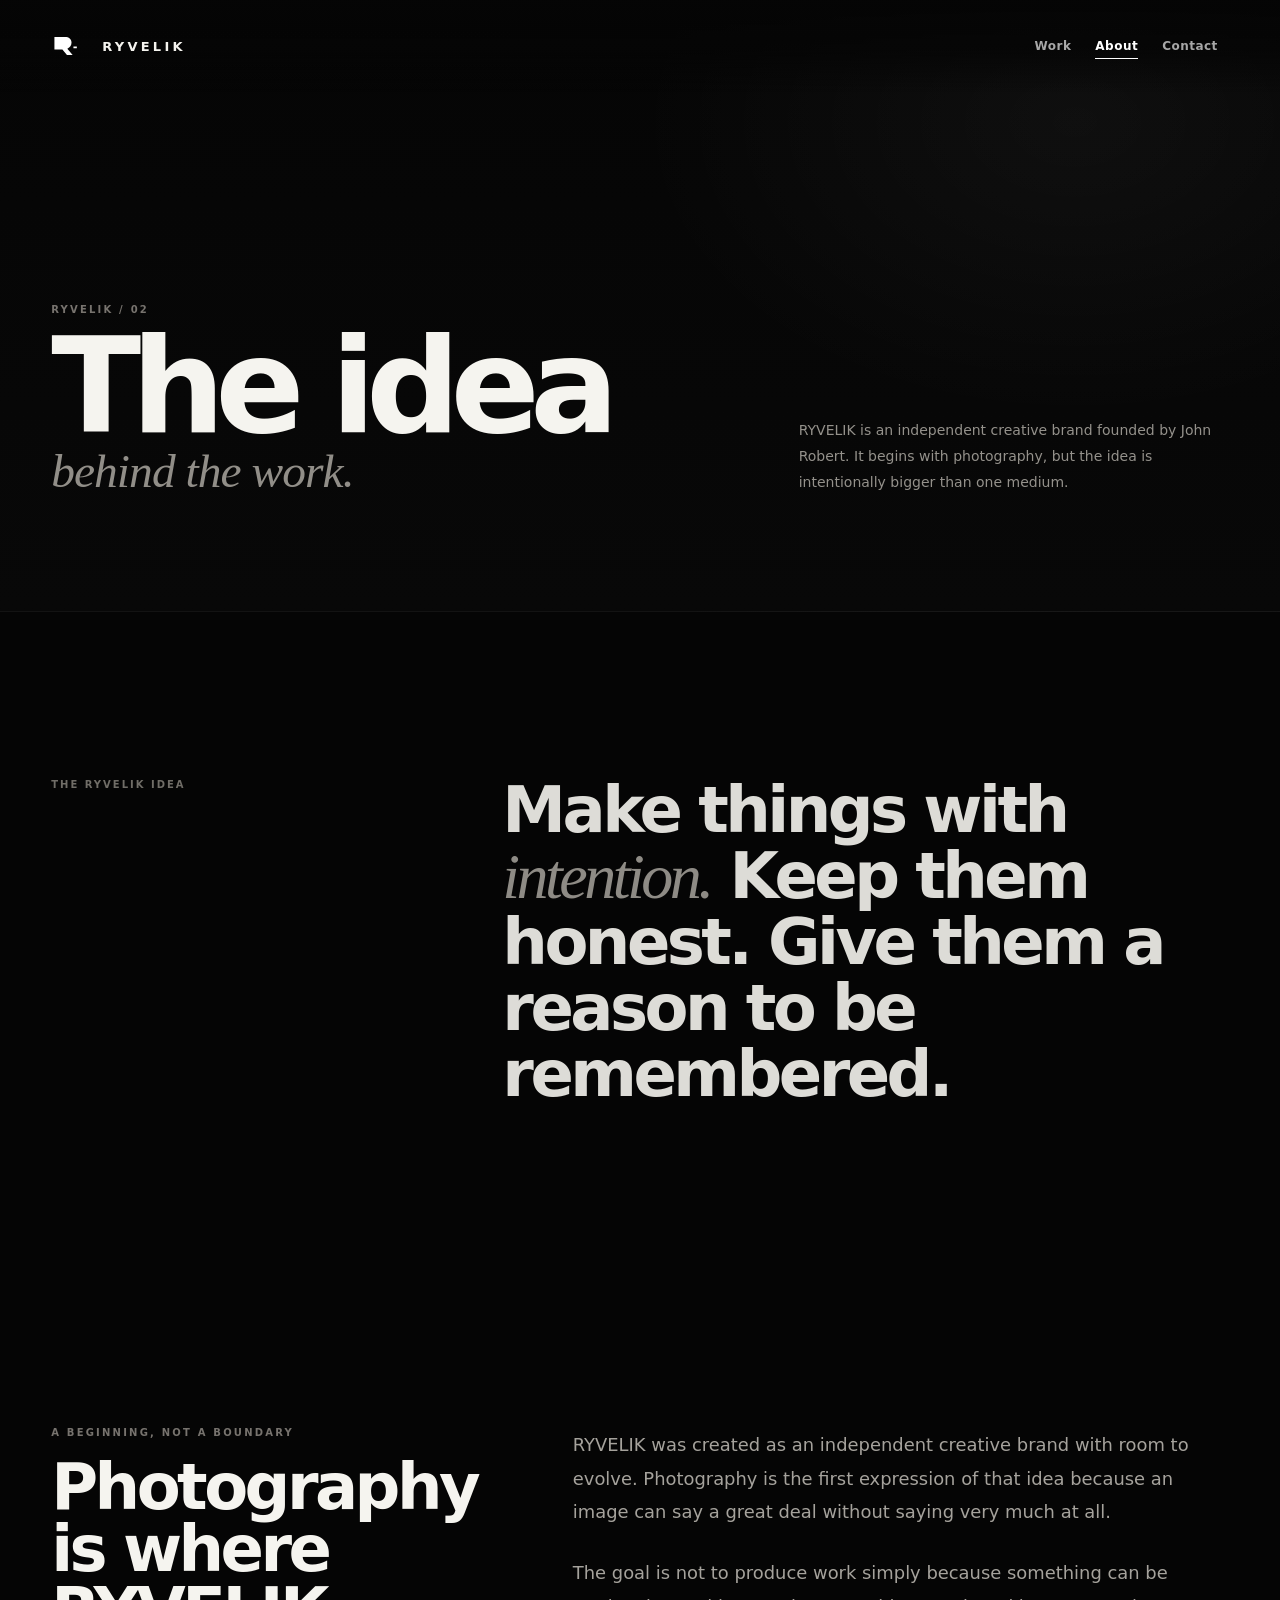
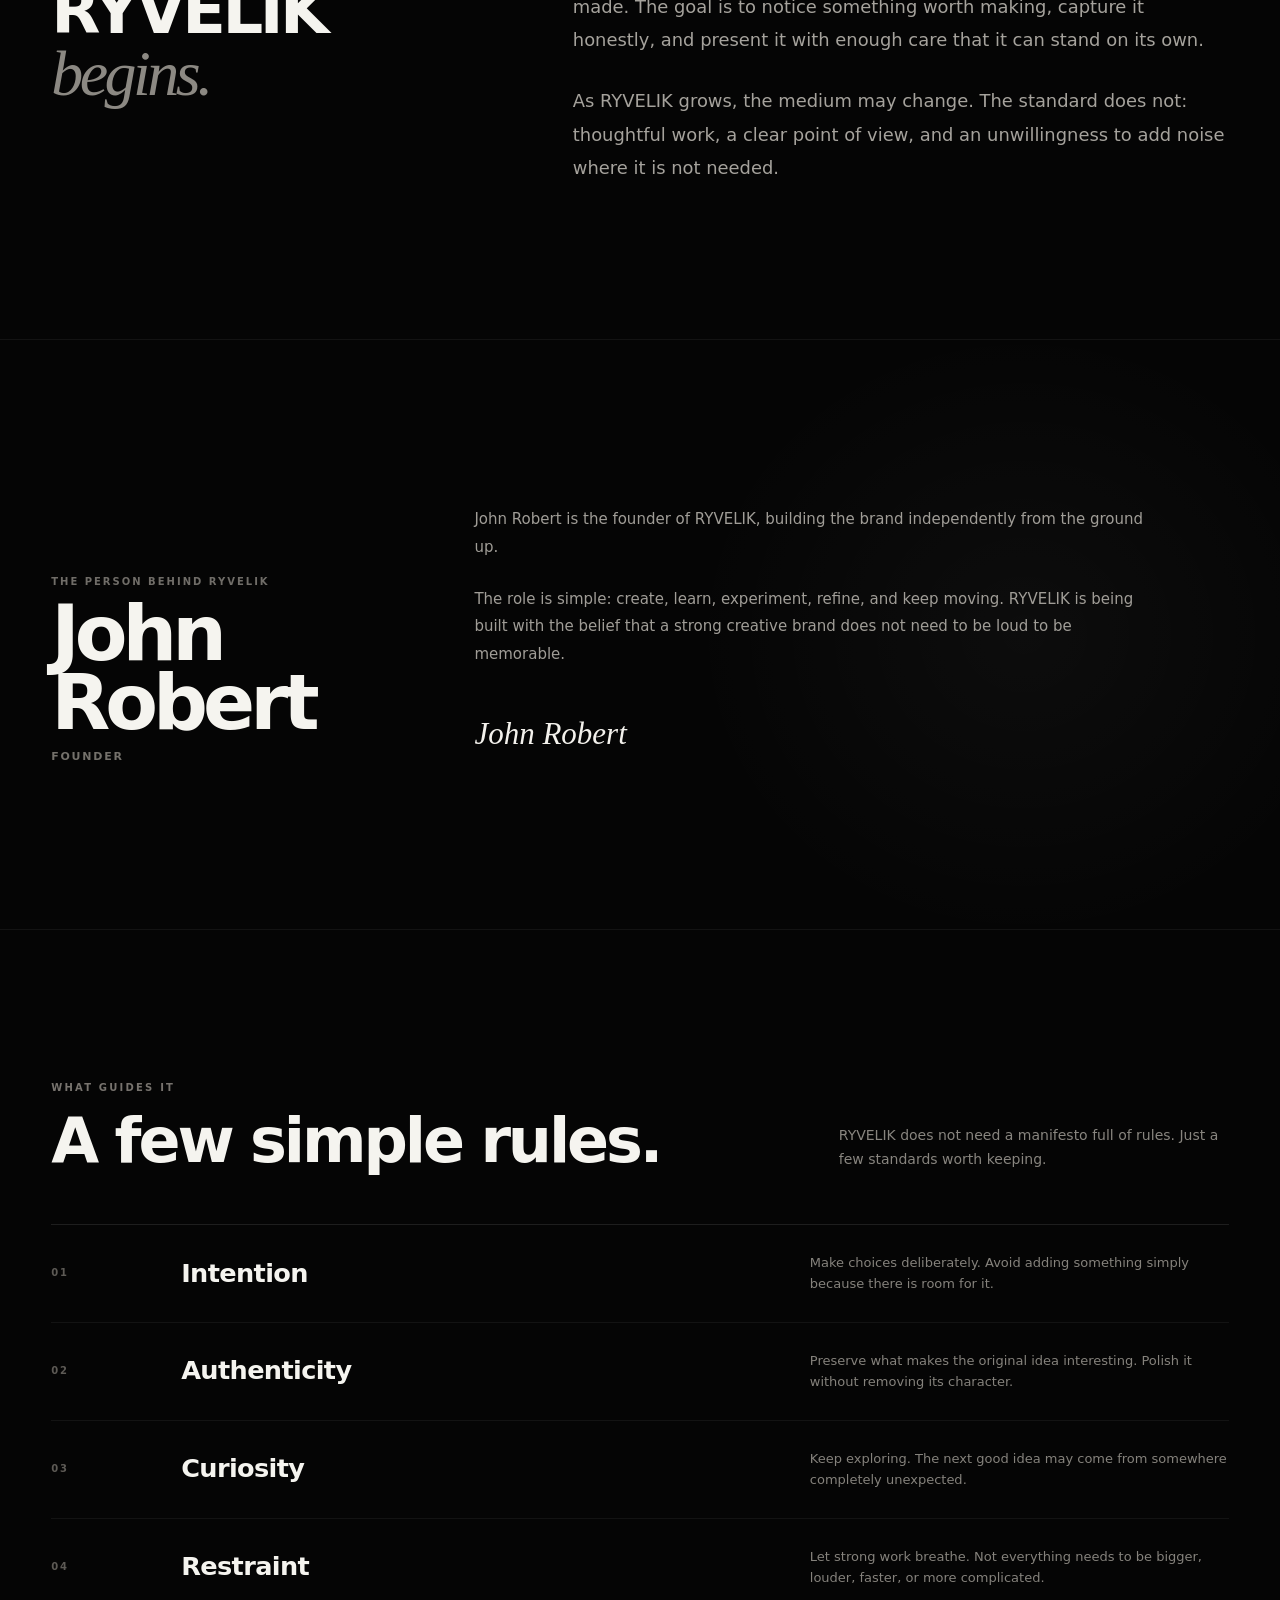
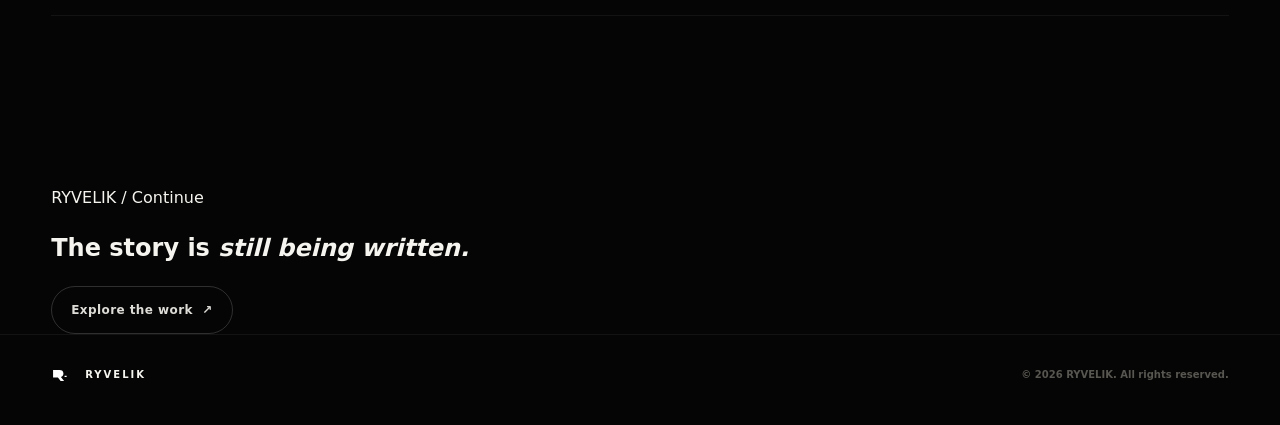
==== about/index.html @ ba9fa563 "Update index.html Signed-off-by: ryvelik <ryvelik@outlook.com>" ====
<!doctype html>
<html lang="en">
<head>
  <meta charset="utf-8" />

  <meta
    name="viewport"
    content="width=device-width, initial-scale=1"
  />

  <title>RYVELIK — About</title>

  <meta
    name="description"
    content="About RYVELIK and its founder, John Robert."
  />

  <meta name="theme-color" content="#050505" />
  <meta name="color-scheme" content="dark" />

  <!-- Open Graph -->
  <meta property="og:type" content="website" />
  <meta property="og:title" content="RYVELIK — About" />
  <meta
    property="og:description"
    content="About RYVELIK and its founder, John Robert."
  />
  <meta
    property="og:url"
    content="https://ryvelik.github.io/about/"
  />
  <meta
    property="og:site_name"
    content="RYVELIK"
  />
  <meta
    property="og:image"
    content="https://ryvelik.github.io/og-image.jpg"
  />
  <meta
    property="og:image:alt"
    content="RYVELIK — Captured with Intention."
  />

  <!-- Canonical URL -->
  <link
    rel="canonical"
    href="https://ryvelik.github.io/about/"
  />

  <!-- Favicons -->
  <link
    rel="icon"
    href="/favicon.ico"
    sizes="any"
  />
  <link
    rel="icon"
    href="/favicon-32x32.png"
    type="image/png"
    sizes="32x32"
  />
  <link
    rel="icon"
    href="/favicon-16x16.png"
    type="image/png"
    sizes="16x16"
  />

  <!-- Stylesheet -->
  <link
    rel="stylesheet"
    href="/styles.css"
  />

  <!-- Microsoft Clarity -->
  <script type="text/javascript">
    (function(c,l,a,r,i,t,y){
        c[a]=c[a]||function(){(c[a].q=c[a].q||[]).push(arguments)};
        t=l.createElement(r);
        t.async=1;
        t.src="https://www.clarity.ms/tag/"+i;
        y=l.getElementsByTagName(r)[0];
        y.parentNode.insertBefore(t,y);
    })(window, document, "clarity", "script", "yjtcumb3m");
  </script>

</head>

<body>

  <a
    class="skip-link"
    href="#main"
  >
    Skip to content
  </a>

  <div class="page">

    <!-- =========================================
         HEADER
    ========================================== -->

    <header class="site-header">

      <div class="container header-inner">

        <a
          class="brand"
          href="/"
          aria-label="RYVELIK home"
        >

          <svg
            class="brand-logo"
            xmlns="http://www.w3.org/2000/svg"
            viewBox="0 0 200 200"
            role="img"
            aria-labelledby="logoTitle"
          >

            <title id="logoTitle">
              RYVELIK
            </title>

            <g transform="translate(0,40)">

              <path
                fill="#fff"
                fill-rule="evenodd"
                d="
                  M18 12h56c20 0 34 10 34 30
                  0 16-8 26-22 32l28 34h-30
                  l-24-30H18V12z
                  M118 62h18v10h-18z
                "
              />

            </g>

          </svg>

          <span class="brand-name">
            RYVELIK
          </span>

        </a>

        <nav
          class="primary-nav"
          aria-label="Primary navigation"
        >

          <a href="/work">
            Work
          </a>

          <a
            href="/about"
            class="active"
            aria-current="page"
          >
            About
          </a>

          <a href="/contact">
            Contact
          </a>

        </nav>

      </div>

    </header>


    <!-- =========================================
         MAIN
    ========================================== -->

    <main id="main">

      <!-- =======================================
           PAGE HERO
      ======================================== -->

      <section
        class="page-hero"
        aria-labelledby="page-title"
      >

        <div class="container page-hero-grid">

          <div>

            <p class="page-index">
              RYVELIK / 02
            </p>

            <h1
              id="page-title"
              class="page-title"
            >
              The idea
              <em>behind the work.</em>
            </h1>

          </div>

          <p class="page-intro">
            RYVELIK is an independent creative brand founded by
            John Robert. It begins with photography, but the idea
            is intentionally bigger than one medium.
          </p>

        </div>

      </section>


      <!-- =======================================
           STATEMENT
      ======================================== -->

      <section class="statement">

        <div class="container statement-grid">

          <p class="statement-label">
            The RYVELIK idea
          </p>

          <p class="statement-text">
            Make things with
            <em>intention.</em>
            Keep them honest. Give them
            a reason to be remembered.
          </p>

        </div>

      </section>


      <!-- =======================================
           STORY
      ======================================== -->

      <section class="story">

        <div class="container story-grid">

          <div>

            <p class="page-index">
              A beginning, not a boundary
            </p>

            <h2 class="story-heading">
              Photography is where
              RYVELIK <span>begins.</span>
            </h2>

          </div>

          <div class="story-copy">

            <p>
              RYVELIK was created as an independent creative brand
              with room to evolve. Photography is the first expression
              of that idea because an image can say a great deal
              without saying very much at all.
            </p>

            <p>
              The goal is not to produce work simply because something
              can be made. The goal is to notice something worth
              making, capture it honestly, and present it with enough
              care that it can stand on its own.
            </p>

            <p>
              As RYVELIK grows, the medium may change. The standard
              does not: thoughtful work, a clear point of view, and
              an unwillingness to add noise where it is not needed.
            </p>

          </div>

        </div>

      </section>


      <!-- =======================================
           FOUNDER
      ======================================== -->

      <section class="founder">

        <div class="container founder-grid">

          <div>

            <p class="founder-label">
              The person behind RYVELIK
            </p>

            <h2 class="founder-name">
              John Robert
            </h2>

            <p class="founder-role">
              Founder
            </p>

          </div>

          <div class="founder-copy">

            <p>
              John Robert is the founder of RYVELIK, building the
              brand independently from the ground up.
            </p>

            <p>
              The role is simple: create, learn, experiment, refine,
              and keep moving. RYVELIK is being built with the belief
              that a strong creative brand does not need to be loud
              to be memorable.
            </p>

            <div class="founder-signature">
              John Robert
            </div>

          </div>

        </div>

      </section>


      <!-- =======================================
           PRINCIPLES
      ======================================== -->

      <section class="principles">

        <div class="container">

          <div class="principles-head">

            <div>

              <p class="page-index">
                What guides it
              </p>

              <h2 class="principles-title">
                A few simple rules.
              </h2>

            </div>

            <p class="principles-intro">
              RYVELIK does not need a manifesto full of rules.
              Just a few standards worth keeping.
            </p>

          </div>


          <div class="principles-list">

            <div class="principle">

              <div class="principle-number">
                01
              </div>

              <h3 class="principle-name">
                Intention
              </h3>

              <p class="principle-text">
                Make choices deliberately. Avoid adding something
                simply because there is room for it.
              </p>

            </div>


            <div class="principle">

              <div class="principle-number">
                02
              </div>

              <h3 class="principle-name">
                Authenticity
              </h3>

              <p class="principle-text">
                Preserve what makes the original idea interesting.
                Polish it without removing its character.
              </p>

            </div>


            <div class="principle">

              <div class="principle-number">
                03
              </div>

              <h3 class="principle-name">
                Curiosity
              </h3>

              <p class="principle-text">
                Keep exploring. The next good idea may come from
                somewhere completely unexpected.
              </p>

            </div>


            <div class="principle">

              <div class="principle-number">
                04
              </div>

              <h3 class="principle-name">
                Restraint
              </h3>

              <p class="principle-text">
                Let strong work breathe. Not everything needs to
                be bigger, louder, faster, or more complicated.
              </p>

            </div>

          </div>

        </div>

      </section>


      <!-- =======================================
           CLOSING
      ======================================== -->

      <section class="closing">

        <div class="container closing-inner">

          <p class="closing-kicker">
            RYVELIK / Continue
          </p>

          <h2 class="closing-heading">
            The story is
            <em>still being written.</em>
          </h2>

          <div class="closing-action">

            <a
              class="button"
              href="/work"
            >
              Explore the work&nbsp; ↗
            </a>

          </div>

        </div>

      </section>

    </main>


    <!-- =========================================
         FOOTER
    ========================================== -->

    <footer class="site-footer">

      <div class="container footer-inner">

        <div class="footer-brand">

          <svg
            class="footer-logo"
            xmlns="http://www.w3.org/2000/svg"
            viewBox="0 0 200 200"
            role="img"
            aria-label="RYVELIK"
          >

            <g transform="translate(0,40)">

              <path
                fill="#fff"
                fill-rule="evenodd"
                d="
                  M18 12h56c20 0 34 10 34 30
                  0 16-8 26-22 32l28 34h-30
                  l-24-30H18V12z
                  M118 62h18v10h-18z
                "
              />

            </g>

          </svg>

          <span class="footer-name">
            RYVELIK
          </span>

        </div>

        <p class="footer-copy">
          © 2026 RYVELIK. All rights reserved.
        </p>

      </div>

    </footer>

  </div>

</body>
</html>
---- styles.css ----
:root{
  --bg:#050505;
  --bg-soft:#090909;
  --surface:#0d0d0d;

  --white:#f5f4ef;
  --soft:#d3d1cb;
  --muted:#94918b;
  --dim:#66635e;
  --faint:#4e4c47;

  --line:rgba(255,255,255,.10);
  --line-soft:rgba(255,255,255,.055);
  --line-hover:rgba(255,255,255,.20);

  --max:1440px;
  --pad:clamp(20px,4vw,64px);

  --header-height:92px;

  --serif:
    Georgia,
    "Times New Roman",
    serif;

  --sans:
    Inter,
    ui-sans-serif,
    system-ui,
    -apple-system,
    BlinkMacSystemFont,
    "Segoe UI",
    Roboto,
    Helvetica,
    Arial,
    sans-serif;

  --ease:cubic-bezier(.2,.7,.2,1);
}


/* =========================================================
   RESET
========================================================= */

*,
*::before,
*::after{
  box-sizing:border-box;
}

html{
  margin:0;
  padding:0;

  background:var(--bg);
  color-scheme:dark;

  scroll-behavior:smooth;
}

body{
  margin:0;
  padding:0;

  background:var(--bg);
  color:var(--white);

  font-family:var(--sans);

  font-size:16px;
  line-height:1.5;

  -webkit-font-smoothing:antialiased;
  -moz-osx-font-smoothing:grayscale;

  text-rendering:optimizeLegibility;
}

img{
  display:block;
  max-width:100%;
}

svg{
  display:block;
}

a{
  color:inherit;
  text-decoration:none;
}

button,
input,
textarea,
select{
  font:inherit;
}

button{
  color:inherit;
}

::selection{
  background:#fff;
  color:#000;
}

:focus-visible{
  outline:2px solid #fff;
  outline-offset:4px;
}


/* =========================================================
   GLOBAL
========================================================= */

.page{
  position:relative;

  min-height:100vh;

  overflow:hidden;
}

.container{
  width:min(
    calc(100% - (var(--pad) * 2)),
    var(--max)
  );

  margin-inline:auto;
}

.section{
  position:relative;

  padding:
    clamp(100px,11vw,170px)
    0;

  border-top:1px solid var(--line-soft);
}

.section-label{
  margin:0 0 18px;

  color:#77736e;

  font-size:10px;
  line-height:1;

  font-weight:750;

  letter-spacing:.22em;

  text-transform:uppercase;
}

.page-index{
  margin:0 0 18px;

  color:#77736e;

  font-size:10px;
  line-height:1;

  font-weight:750;

  letter-spacing:.22em;

  text-transform:uppercase;
}


/* =========================================================
   ACCESSIBILITY
========================================================= */

.skip-link{
  position:fixed;

  top:16px;
  left:16px;

  z-index:9999;

  padding:11px 15px;

  border-radius:999px;

  background:#fff;
  color:#000;

  font-size:13px;
  font-weight:750;

  transform:translateY(-150%);

  transition:
    transform .2s ease;
}

.skip-link:focus{
  transform:translateY(0);
}


/* =========================================================
   HEADER
========================================================= */

.site-header{
  position:fixed;

  top:0;
  left:0;
  right:0;

  z-index:100;

  height:var(--header-height);

  pointer-events:none;

  background:
    linear-gradient(
      to bottom,
      rgba(5,5,5,.96) 0%,
      rgba(5,5,5,.76) 54%,
      rgba(5,5,5,0) 100%
    );
}

.header-inner{
  min-height:var(--header-height);

  display:flex;

  align-items:center;
  justify-content:space-between;

  gap:30px;

  pointer-events:auto;
}


/* BRAND */

.brand{
  display:inline-flex;

  align-items:center;

  gap:13px;

  flex:none;
}

.brand-logo{
  width:38px;
  height:38px;

  flex:none;
}

.brand-name{
  font-size:13px;
  line-height:1;

  font-weight:800;

  letter-spacing:.25em;

  text-transform:uppercase;
}


/* NAV */

.primary-nav{
  display:flex;

  align-items:center;

  gap:2px;
}

.primary-nav a{
  position:relative;

  padding:10px 11px;

  color:rgba(255,255,255,.65);

  font-size:12px;
  line-height:1;

  font-weight:650;

  letter-spacing:.04em;

  transition:
    color .25s ease;
}

.primary-nav a::after{
  content:"";

  position:absolute;

  left:11px;
  right:11px;

  bottom:3px;

  height:1px;

  background:#fff;

  transform:scaleX(0);

  transform-origin:right center;

  transition:
    transform .3s var(--ease);
}

.primary-nav a:hover,
.primary-nav a:focus-visible,
.primary-nav a.active{
  color:#fff;
}

.primary-nav a:hover::after,
.primary-nav a:focus-visible::after,
.primary-nav a.active::after{
  transform:scaleX(1);

  transform-origin:left center;
}


/* =========================================================
   BUTTONS
========================================================= */

.button{
  display:inline-flex;

  align-items:center;
  justify-content:center;

  min-height:48px;

  padding:0 19px;

  border:1px solid rgba(255,255,255,.17);

  border-radius:999px;

  color:#dedcd7;

  font-size:12px;
  line-height:1;

  font-weight:750;

  letter-spacing:.035em;

  transition:
    color .25s ease,
    background .25s ease,
    border-color .25s ease,
    transform .25s ease;
}

.button:hover,
.button:focus-visible{
  color:#000;

  background:#fff;

  border-color:#fff;

  transform:translateY(-2px);
}

.button.primary{
  color:#000;

  background:#fff;

  border-color:#fff;
}

.button.primary:hover,
.button.primary:focus-visible{
  background:#e9e8e4;
}


/* =========================================================
   HOME HERO
========================================================= */

.hero{
  position:relative;

  min-height:100svh;

  isolation:isolate;

  background:
    radial-gradient(
      48% 72% at 80% 20%,
      rgba(255,255,255,.045),
      transparent 72%
    ),
    radial-gradient(
      38% 58% at 14% 78%,
      rgba(255,255,255,.024),
      transparent 75%
    ),
    linear-gradient(
      180deg,
      #050505 0%,
      #070707 58%,
      #090909 100%
    );
}

.hero::before{
  content:"";

  position:absolute;
  inset:0;

  z-index:-2;

  background-image:
    linear-gradient(
      rgba(255,255,255,.026) 1px,
      transparent 1px
    ),
    linear-gradient(
      90deg,
      rgba(255,255,255,.026) 1px,
      transparent 1px
    );

  background-size:
    110px 110px,
    110px 110px;

  mask-image:
    linear-gradient(
      to bottom,
      rgba(0,0,0,.34),
      transparent 84%
    );

  opacity:.14;

  pointer-events:none;
}

.hero::after{
  content:"";

  position:absolute;

  left:0;
  right:0;
  bottom:0;

  height:42%;

  z-index:-1;

  background:
    linear-gradient(
      to top,
      rgba(5,5,5,.72),
      transparent
    );

  pointer-events:none;
}

.hero-inner{
  min-height:100svh;

  display:grid;

  grid-template-rows:
    auto
    1fr
    auto;

  padding-top:var(--header-height);
  padding-bottom:42px;
}

.hero-top{
  display:flex;

  justify-content:flex-end;
  align-items:flex-start;

  padding-top:
    clamp(
      34px,
      8vh,
      110px
    );
}

.hero-top-copy{
  max-width:330px;

  margin:0;

  color:#7d7b76;

  font-size:10px;

  line-height:1.7;

  font-weight:700;

  letter-spacing:.18em;

  text-align:right;

  text-transform:uppercase;
}

.hero-center{
  display:flex;

  align-items:center;

  padding-top:4vh;
}

.hero-content{
  width:100%;
}

.hero-overline{
  margin:0 0 21px;

  color:#77746f;

  font-size:10px;

  line-height:1;

  font-weight:750;

  letter-spacing:.22em;

  text-transform:uppercase;
}

.hero-title{
  margin:0;

  max-width:1150px;

  font-size:
    clamp(
      70px,
      13.4vw,
      194px
    );

  line-height:.80;

  letter-spacing:-.075em;

  font-weight:820;
}

.hero-title-main{
  display:block;
}

.hero-title-sub{
  display:block;

  margin-top:.16em;

  color:#92908b;

  font-family:var(--serif);

  font-size:.34em;

  line-height:1;

  font-weight:400;

  font-style:italic;

  letter-spacing:-.02em;
}

.hero-intro{
  max-width:630px;

  margin:34px 0 0;

  color:#aaa8a3;

  font-size:
    clamp(
      15px,
      1.35vw,
      18px
    );

  line-height:1.8;
}

.hero-actions{
  display:flex;

  align-items:center;

  flex-wrap:wrap;

  gap:13px;

  margin-top:34px;
}

.hero-mark{
  display:flex;

  align-items:center;
  justify-content:center;

  width:76px;
  height:76px;

  border:1px solid var(--line);

  border-radius:50%;

  transition:
    background .3s ease,
    border-color .3s ease,
    transform .3s ease;
}

.hero-mark svg{
  width:28px;
  height:28px;
}

.hero-mark:hover{
  background:rgba(255,255,255,.045);

  border-color:
    rgba(255,255,255,.28);

  transform:translateY(-3px);
}

.hero-bottom{
  display:flex;

  align-items:center;

  justify-content:space-between;

  gap:25px;

  padding-top:44px;
}

.hero-bottom-left{
  display:flex;

  align-items:center;

  gap:13px;

  color:#6d6b66;

  font-size:9px;

  line-height:1;

  font-weight:750;

  letter-spacing:.2em;

  text-transform:uppercase;
}

.hero-line{
  width:48px;
  height:1px;

  background:#50504b;
}

.hero-bottom-right{
  color:#5d5b56;

  font-size:9px;

  line-height:1;

  font-weight:700;

  letter-spacing:.18em;

  text-transform:uppercase;

  text-align:right;
}


/* =========================================================
   INTERIOR PAGE HERO
   WORK / ABOUT / CONTACT
========================================================= */

.page-hero,
.contact-page{
  position:relative;

  min-height:68svh;

  display:flex;

  align-items:flex-end;

  padding-top:150px;

  padding-bottom:
    clamp(
      74px,
      9vw,
      120px
    );

  border-bottom:1px solid var(--line-soft);

  isolation:isolate;

  background:
    radial-gradient(
      46% 65% at 84% 20%,
      rgba(255,255,255,.04),
      transparent 75%
    ),
    linear-gradient(
      180deg,
      #050505,
      #080808
    );
}

.contact-page::before{
  content:"";

  position:absolute;

  inset:0;

  z-index:-2;

  background-image:
    linear-gradient(
      rgba(255,255,255,.026) 1px,
      transparent 1px
    ),
    linear-gradient(
      90deg,
      rgba(255,255,255,.026) 1px,
      transparent 1px
    );

  background-size:
    110px 110px,
    110px 110px;

  mask-image:
    linear-gradient(
      to bottom,
      rgba(0,0,0,.28),
      transparent 84%
    );

  opacity:.10;

  pointer-events:none;
}


/* TOP META */

.page-hero-top{
  display:flex;

  align-items:flex-start;

  justify-content:space-between;

  gap:30px;

  margin-bottom:
    clamp(
      45px,
      6vw,
      78px
    );
}

.page-location{
  margin:0;

  color:#5f5c56;

  font-size:10px;

  line-height:1.4;

  font-weight:700;

  letter-spacing:.17em;

  text-transform:uppercase;

  text-align:right;
}


/* MAIN GRID */

.page-hero-grid,
.page-hero-main,
.contact-grid{
  display:grid;

  grid-template-columns:
    minmax(0,1.2fr)
    minmax(280px,.8fr);

  gap:
    clamp(
      55px,
      8vw,
      120px
    );

  align-items:end;
}

.page-hero-copy{
  min-width:0;
}

.page-hero-side,
.contact-side{
  padding-bottom:4px;
}


/* TITLES */

.page-title,
.contact-title{
  margin:0;

  max-width:1100px;

  font-size:
    clamp(
      62px,
      10.3vw,
      148px
    );

  line-height:.82;

  letter-spacing:-.075em;

  font-weight:820;
}

.page-title em,
.contact-title em{
  display:block;

  margin-top:.15em;

  color:#918e88;

  font-family:var(--serif);

  font-size:.36em;

  line-height:1;

  font-weight:400;

  font-style:italic;

  letter-spacing:-.02em;
}


/* INTRO */

.page-intro,
.contact-intro{
  max-width:500px;

  margin:28px 0 0;

  color:#94918b;

  font-size:14px;

  line-height:1.85;
}


/* EMAIL */

.page-email,
.contact-link{
  display:inline-block;

  max-width:100%;

  color:var(--white);

  font-size:
    clamp(
      18px,
      1.85vw,
      25px
    );

  line-height:1.15;

  font-weight:650;

  letter-spacing:-.03em;

  word-break:break-word;

  transition:
    color .25s ease;
}

.page-email:hover,
.page-email:focus-visible,
.contact-link:hover,
.contact-link:focus-visible{
  color:#aaa7a1;

  text-decoration:underline;

  text-decoration-thickness:1px;

  text-underline-offset:7px;
}


/* BOTTOM META */

.page-hero-bottom,
.contact-bottom{
  display:flex;

  align-items:flex-end;

  justify-content:space-between;

  gap:30px;

  margin-top:
    clamp(
      72px,
      9vw,
      125px
    );

  padding-top:22px;

  border-top:1px solid var(--line-soft);
}

.page-meta,
.contact-note{
  margin:0;

  color:#625f59;

  font-size:10px;

  line-height:1.7;

  font-weight:700;

  letter-spacing:.16em;

  text-transform:uppercase;
}


/* ROUND MARK */

.page-arrow,
.contact-mark{
  display:flex;

  align-items:center;

  justify-content:center;

  width:52px;
  height:52px;

  flex:none;

  border:1px solid rgba(255,255,255,.16);

  border-radius:50%;

  color:#fff;

  transition:
    background .25s ease,
    border-color .25s ease,
    color .25s ease,
    transform .25s ease;
}

.page-arrow{
  font-size:18px;
}

.contact-mark svg{
  width:21px;
  height:21px;
}

.page-arrow:hover,
.page-arrow:focus-visible,
.contact-mark:hover,
.contact-mark:focus-visible{
  background:#fff;

  border-color:#fff;

  color:#000;

  transform:translateY(-3px);
}

.contact-mark:hover path{
  fill:#000;
}


/* =========================================================
   WORK PAGE — COLLECTION BAR
========================================================= */

.collection-bar{
  border-top:0;

  border-bottom:1px solid var(--line-soft);

  padding:18px 0;
}

.collection-bar-inner{
  display:flex;

  align-items:center;

  justify-content:space-between;

  gap:25px;
}

.collection-label,
.collection-count{
  color:#706d68;

  font-size:10px;

  line-height:1;

  font-weight:750;

  letter-spacing:.18em;

  text-transform:uppercase;
}

.collection-count{
  color:#57544f;
}


/* =========================================================
   WORK PAGE — GALLERY
========================================================= */

.gallery{
  padding:
    clamp(70px,9vw,120px)
    0
    clamp(105px,13vw,180px);
}

.gallery-grid{
  display:grid;

  grid-template-columns:
    repeat(12,1fr);

  gap:18px;
}

.piece{
  position:relative;

  overflow:hidden;

  min-height:420px;

  border:1px solid var(--line);

  background:#0c0c0c;

  isolation:isolate;
}


/* CLICKABLE IMAGE AREA */

.piece-trigger{
  position:absolute;

  inset:0;

  z-index:1;

  display:block;

  width:100%;
  height:100%;

  margin:0;
  padding:0;

  border:0;

  background:transparent;

  cursor:zoom-in;

  appearance:none;
}

.piece-trigger:focus-visible{
  outline:2px solid #fff;

  outline-offset:-4px;
}

.piece-trigger .piece-image{
  pointer-events:none;
}


/* GALLERY SIZES */

.piece:nth-child(1){
  grid-column:span 8;

  min-height:700px;
}

.piece:nth-child(2){
  grid-column:span 4;

  min-height:700px;
}

.piece:nth-child(3){
  grid-column:span 5;

  min-height:520px;
}

.piece:nth-child(4){
  grid-column:span 7;

  min-height:520px;
}


/* IMAGE */

.piece-image{
  position:absolute;

  inset:0;

  width:100%;
  height:100%;

  object-fit:cover;

  transition:
    transform .8s var(--ease);
}

.piece:hover .piece-image{
  transform:scale(1.025);
}


/* PLACEHOLDER SUPPORT */

.piece-placeholder{
  position:absolute;

  inset:0;

  display:flex;

  align-items:center;

  justify-content:center;

  background:
    radial-gradient(
      circle at 68% 22%,
      rgba(255,255,255,.07),
      transparent 29%
    ),
    radial-gradient(
      circle at 18% 78%,
      rgba(255,255,255,.03),
      transparent 33%
    ),
    linear-gradient(
      145deg,
      #181818,
      #090909 70%,
      #101010
    );
}

.piece-placeholder::before{
  content:"";

  width:32%;

  height:1px;

  background:
    linear-gradient(
      to right,
      transparent,
      rgba(255,255,255,.14),
      transparent
    );
}

.piece-placeholder-label{
  position:absolute;

  color:#5b5954;

  font-size:10px;

  line-height:1;

  font-weight:750;

  letter-spacing:.2em;

  text-transform:uppercase;
}


/* GALLERY OVERLAY */

.piece-overlay{
  position:absolute;

  inset:0;

  z-index:2;

  display:flex;

  align-items:flex-end;

  padding:28px;

  background:
    linear-gradient(
      to top,
      rgba(0,0,0,.80),
      rgba(0,0,0,.15) 48%,
      transparent 77%
    );

  pointer-events:none;
}

.piece-meta{
  width:100%;

  display:flex;

  align-items:flex-end;

  justify-content:space-between;

  gap:25px;
}

.piece-number{
  color:#aaa7a1;

  font-size:10px;

  line-height:1;

  font-weight:750;

  letter-spacing:.19em;

  text-transform:uppercase;
}

.piece-name{
  margin:9px 0 0;

  color:#fff;

  font-size:
    clamp(
      20px,
      2.8vw,
      34px
    );

  line-height:.98;

  letter-spacing:-.035em;

  font-weight:720;
}

.piece-caption{
  margin:8px 0 0;

  color:#999691;

  font-size:12px;

  line-height:1.4;
}

.piece-index{
  display:flex;

  align-items:center;

  justify-content:center;

  width:42px;
  height:42px;

  flex:none;

  border:1px solid rgba(255,255,255,.2);

  border-radius:50%;

  color:#fff;

  font-size:15px;

  transition:
    background .25s ease,
    color .25s ease,
    transform .25s ease;
}

.piece:hover .piece-index{
  background:#fff;

  color:#000;

  transform:translate(2px,-2px);
}


/* =========================================================
   WORK PAGE — STATEMENT
========================================================= */

.collection-statement{
  padding:
    clamp(105px,13vw,190px)
    0;

  border-top:1px solid var(--line-soft);
}

.collection-statement-inner{
  display:grid;

  grid-template-columns:
    minmax(180px,.7fr)
    minmax(0,1.3fr);

  gap:60px;
}

.collection-statement-label{
  margin:0;

  color:#706d67;

  font-size:10px;

  line-height:1.45;

  font-weight:750;

  letter-spacing:.2em;

  text-transform:uppercase;
}

.collection-statement-text{
  margin:0;

  max-width:1000px;

  color:#d8d6d1;

  font-size:
    clamp(
      32px,
      5vw,
      69px
    );

  line-height:1.03;

  letter-spacing:-.052em;

  font-weight:700;
}

.collection-statement-text em{
  color:#8d8a84;

  font-family:var(--serif);

  font-weight:400;

  font-style:italic;
}


/* =========================================================
   ABOUT PAGE
========================================================= */

.statement{
  padding:
    clamp(100px,13vw,190px)
    0;
}

.statement-grid{
  display:grid;

  grid-template-columns:
    minmax(180px,.7fr)
    minmax(0,1.3fr);

  gap:60px;
}

.statement-label{
  margin:0;

  color:#706d67;

  font-size:10px;

  line-height:1.45;

  font-weight:750;

  letter-spacing:.2em;

  text-transform:uppercase;
}

.statement-text{
  margin:0;

  max-width:1040px;

  color:#dddcd7;

  font-size:
    clamp(
      32px,
      5vw,
      70px
    );

  line-height:1.03;

  letter-spacing:-.055em;

  font-weight:720;
}

.statement-text em{
  color:#8e8b85;

  font-family:var(--serif);

  font-weight:400;

  font-style:italic;
}

.story{
  padding:
    clamp(100px,12vw,175px)
    0;
}

.story-grid{
  display:grid;

  grid-template-columns:
    minmax(220px,.75fr)
    minmax(0,1.25fr);

  gap:
    clamp(
      55px,
      10vw,
      145px
    );

  align-items:start;
}

.story-heading{
  margin:0;

  max-width:510px;

  font-size:
    clamp(
      36px,
      5vw,
      68px
    );

  line-height:.97;

  letter-spacing:-.055em;

  font-weight:760;
}

.story-heading span{
  color:#8c8983;

  font-family:var(--serif);

  font-weight:400;

  font-style:italic;
}

.story-copy{
  max-width:670px;

  color:#a5a29c;

  font-size:
    clamp(
      16px,
      1.4vw,
      19px
    );

  line-height:1.88;
}

.story-copy p{
  margin:0 0 27px;
}

.story-copy p:last-child{
  margin-bottom:0;
}


/* =========================================================
   FOUNDER
========================================================= */

.founder{
  padding:
    clamp(105px,13vw,185px)
    0;

  border-top:1px solid var(--line-soft);

  border-bottom:1px solid var(--line-soft);

  background:
    radial-gradient(
      35% 70% at 80% 50%,
      rgba(255,255,255,.032),
      transparent 75%
    );
}

.founder-grid{
  display:grid;

  grid-template-columns:
    minmax(220px,.65fr)
    minmax(0,1.35fr);

  gap:60px;

  align-items:end;
}

.founder-label{
  margin:0 0 12px;

  color:#706d68;

  font-size:10px;

  line-height:1;

  font-weight:750;

  letter-spacing:.2em;

  text-transform:uppercase;
}

.founder-name{
  margin:0;

  font-size:
    clamp(
      42px,
      6vw,
      85px
    );

  line-height:.9;

  letter-spacing:-.065em;

  font-weight:780;
}

.founder-role{
  margin:14px 0 0;

  color:#74716b;

  font-size:11px;

  line-height:1;

  font-weight:700;

  letter-spacing:.16em;

  text-transform:uppercase;
}

.founder-copy{
  max-width:680px;

  color:#a09d97;

  font-size:15px;

  line-height:1.85;
}

.founder-copy p{
  margin:0 0 24px;
}

.founder-copy p:last-child{
  margin-bottom:0;
}

.founder-signature{
  margin-top:36px;

  color:#f3f1ec;

  font-family:var(--serif);

  font-size:31px;

  font-style:italic;
}


/* =========================================================
   PRINCIPLES
========================================================= */

.principles{
  padding:
    clamp(100px,12vw,175px)
    0;
}

.principles-head{
  display:flex;

  align-items:flex-end;

  justify-content:space-between;

  gap:40px;

  margin-bottom:52px;
}

.principles-title{
  margin:0;

  font-size:
    clamp(
      34px,
      5vw,
      62px
    );

  line-height:.98;

  letter-spacing:-.05em;

  font-weight:750;
}

.principles-intro{
  max-width:390px;

  margin:0;

  color:#88857f;

  font-size:14px;

  line-height:1.75;
}

.principles-list{
  border-top:1px solid var(--line);
}

.principle{
  display:grid;

  grid-template-columns:
    100px
    1fr
    minmax(180px,.7fr);

  gap:30px;

  align-items:center;

  padding:27px 0;

  border-bottom:1px solid var(--line-soft);
}

.principle-number{
  color:#5d5a55;

  font-size:10px;

  line-height:1;

  font-weight:750;

  letter-spacing:.18em;

  text-transform:uppercase;
}

.principle-name{
  margin:0;

  font-size:
    clamp(
      19px,
      2vw,
      28px
    );

  line-height:1;

  letter-spacing:-.025em;

  font-weight:700;
}

.principle-text{
  margin:0;

  color:#85827c;

  font-size:13px;

  line-height:1.65;
}


/* =========================================================
   CONTACT — SUPPORTING DETAILS
========================================================= */

.contact-details{
  display:grid;

  grid-template-columns:
    minmax(220px,.7fr)
    minmax(0,1.3fr);

  gap:
    clamp(
      50px,
      9vw,
      135px
    );

  align-items:start;
}

.contact-details-copy{
  max-width:690px;

  color:#9c9993;

  font-size:
    clamp(
      16px,
      1.4vw,
      19px
    );

  line-height:1.85;
}

.contact-details-copy p{
  margin:0 0 35px;
}

.contact-large-link{
  display:inline-block;

  color:#efeee9;

  font-size:
    clamp(
      22px,
      3vw,
      38px
    );

  line-height:1;

  font-weight:650;

  letter-spacing:-.04em;

  word-break:break-word;

  transition:
    color .25s ease;
}

.contact-large-link:hover,
.contact-large-link:focus-visible{
  color:#aaa7a1;

  text-decoration:underline;

  text-decoration-thickness:1px;

  text-underline-offset:8px;
}


/* =========================================================
   FOOTER
========================================================= */

.site-footer{
  padding:
    29px
    0
    38px;

  border-top:1px solid var(--line-soft);

  background:#050505;
}

.footer-inner{
  display:flex;

  align-items:center;

  justify-content:space-between;

  gap:25px;
}

.footer-brand{
  display:inline-flex;

  align-items:center;

  gap:11px;
}

.footer-logo{
  width:23px;
  height:23px;
}

.footer-name{
  font-size:10px;

  line-height:1;

  font-weight:750;

  letter-spacing:.2em;

  text-transform:uppercase;
}

.footer-copy{
  margin:0;

  color:#585650;

  font-size:10px;

  line-height:1;

  font-weight:600;
}


/* =========================================================
   LIGHTBOX
========================================================= */

body.lightbox-open{
  overflow:hidden;
}


/* CLICKABLE PHOTO */

.piece-trigger{
  -webkit-tap-highlight-color:transparent;
}


/* OVERLAY */

.lightbox{
  position:fixed;

  inset:0;

  z-index:1000;

  display:flex;

  align-items:center;

  justify-content:center;

  padding:
    clamp(
      16px,
      3vw,
      45px
    );

  visibility:hidden;

  opacity:0;

  pointer-events:none;

  transition:
    opacity .28s ease,
    visibility .28s ease;
}

.lightbox.is-open{
  visibility:visible;

  opacity:1;

  pointer-events:auto;
}


/* BACKDROP */

.lightbox-backdrop{
  position:absolute;

  inset:0;

  background:
    rgba(0,0,0,.94);

  backdrop-filter:blur(16px);

  -webkit-backdrop-filter:blur(16px);

  cursor:zoom-out;
}


/* LIGHTBOX CONTENT */

.lightbox-content{
  position:relative;

  z-index:2;

  display:flex;

  align-items:center;

  justify-content:center;

  width:100%;
  height:100%;

  max-width:1600px;

  max-height:100%;
}


/* IMAGE FIGURE */

.lightbox-figure{
  position:relative;

  display:flex;

  align-items:center;

  justify-content:center;

  width:auto;

  max-width:
    calc(100% - 150px);

  height:auto;

  max-height:
    calc(100% - 90px);

  margin:0;
}


/* FULL IMAGE */

.lightbox-image{
  display:block;

  width:auto;
  height:auto;

  max-width:100%;

  max-height:
    calc(100vh - 150px);

  object-fit:contain;

  box-shadow:
    0 30px 90px rgba(0,0,0,.55);
}


/* CAPTION */

.lightbox-caption{
  position:absolute;

  left:0;
  right:0;

  bottom:-48px;

  display:flex;

  align-items:flex-end;

  justify-content:space-between;

  gap:30px;

  color:#fff;

  font-size:10px;

  line-height:1.3;

  letter-spacing:.14em;

  text-transform:uppercase;
}

.lightbox-caption > div{
  display:flex;

  flex-direction:column;

  gap:6px;
}

.lightbox-number{
  color:#77736e;

  font-size:9px;

  font-weight:750;

  letter-spacing:.18em;
}

.lightbox-title{
  color:#e9e7e1;

  font-family:var(--serif);

  font-size:16px;

  font-style:italic;

  letter-spacing:0;

  text-transform:none;
}

.lightbox-count{
  color:#66635e;

  white-space:nowrap;
}


/* =========================================================
   LIGHTBOX CONTROLS
========================================================= */

.lightbox-close,
.lightbox-prev,
.lightbox-next{
  position:absolute;

  z-index:3;

  display:flex;

  align-items:center;

  justify-content:center;

  width:50px;
  height:50px;

  margin:0;

  padding:0;

  border:1px solid rgba(255,255,255,.16);

  border-radius:50%;

  background:rgba(255,255,255,.025);

  color:#fff;

  font-size:18px;

  line-height:1;

  cursor:pointer;

  appearance:none;

  transition:
    background .25s ease,
    border-color .25s ease,
    color .25s ease,
    transform .25s ease;
}

.lightbox-close:hover,
.lightbox-close:focus-visible,
.lightbox-prev:hover,
.lightbox-prev:focus-visible,
.lightbox-next:hover,
.lightbox-next:focus-visible{
  color:#000;

  background:#fff;

  border-color:#fff;
}


/* CLOSE */

.lightbox-close{
  top:12px;

  right:12px;
}

.lightbox-close:hover,
.lightbox-close:focus-visible{
  transform:rotate(90deg);
}


/* PREVIOUS */

.lightbox-prev{
  left:12px;
}

.lightbox-prev:hover,
.lightbox-prev:focus-visible{
  transform:translateX(-3px);
}


/* NEXT */

.lightbox-next{
  right:12px;
}

.lightbox-next:hover,
.lightbox-next:focus-visible{
  transform:translateX(3px);
}


/* =========================================================
   RESPONSIVE — TABLET
========================================================= */

@media (max-width:1100px){

  :root{
    --header-height:86px;
  }


  /* PAGE HERO */

  .page-hero,
  .contact-page{
    min-height:64svh;

    padding-top:130px;
  }

  .page-hero-grid,
  .page-hero-main,
  .contact-grid{
    grid-template-columns:1fr;

    gap:42px;
  }

  .page-hero-side,
  .contact-side{
    padding-bottom:0;

    max-width:620px;
  }


  /* ABOUT */

  .statement-grid,
  .story-grid,
  .founder-grid,
  .collection-statement-inner,
  .contact-details{
    grid-template-columns:1fr;

    gap:34px;
  }

  .principles-head{
    display:block;
  }

  .principles-intro{
    margin-top:20px;
  }

  .principle{
    grid-template-columns:
      72px
      1fr;

    gap:22px;
  }

  .principle-text{
    grid-column:2;
  }


  /* LIGHTBOX */

  .lightbox-figure{
    max-width:
      calc(100% - 110px);

    max-height:
      calc(100% - 80px);
  }

  .lightbox-image{
    max-height:
      calc(100vh - 125px);
  }
}


/* =========================================================
   RESPONSIVE — MOBILE
========================================================= */

@media (max-width:640px){

  :root{
    --pad:18px;

    --header-height:76px;
  }

  .container{
    width:min(
      calc(100% - 36px),
      var(--max)
    );
  }


  /* HEADER */

  .header-inner{
    min-height:var(--header-height);
  }

  .brand-name{
    display:none;
  }

  .brand-logo{
    width:35px;
    height:35px;
  }

  .primary-nav{
    gap:0;
  }

  .primary-nav a{
    padding:
      9px 7px;

    font-size:10px;
  }

  .primary-nav a::after{
    left:7px;
    right:7px;
  }


  /* HOME */

  .hero-inner{
    padding-top:var(--header-height);

    padding-bottom:28px;
  }

  .hero-top{
    padding-top:38px;
  }

  .hero-top-copy{
    max-width:230px;

    font-size:8px;

    line-height:1.75;
  }

  .hero-center{
    align-items:flex-end;

    padding-top:0;

    padding-bottom:9vh;
  }

  .hero-overline{
    margin-bottom:18px;

    font-size:9px;
  }

  .hero-title{
    font-size:
      clamp(
        60px,
        20vw,
        102px
      );

    line-height:.82;
  }

  .hero-title-sub{
    font-size:.43em;
  }

  .hero-intro{
    margin-top:24px;

    font-size:14px;

    line-height:1.72;
  }

  .hero-actions{
    margin-top:27px;

    gap:9px;
  }

  .button{
    min-height:44px;

    padding:
      0 15px;

    font-size:10px;
  }

  .hero-mark{
    display:none;
  }

  .hero-bottom{
    padding-top:25px;
  }

  .hero-bottom-right{
    display:none;
  }

  .hero-bottom-left{
    font-size:8px;
  }

  .hero-line{
    width:34px;
  }


  /* GENERAL */

  .section{
    padding:
      92px
      0;
  }


  /* INTERIOR HERO */

  .page-hero,
  .contact-page{
    min-height:72svh;

    padding-top:120px;

    padding-bottom:68px;
  }

  .page-hero-top{
    margin-bottom:46px;
  }

  .page-location{
    display:none;
  }

  .page-hero-grid,
  .page-hero-main,
  .contact-grid{
    gap:34px;
  }

  .page-title,
  .contact-title{
    font-size:
      clamp(
        52px,
        17vw,
        88px
      );
  }

  .page-title em,
  .contact-title em{
    font-size:.43em;
  }

  .page-intro,
  .contact-intro{
    margin-top:24px;

    font-size:14px;

    line-height:1.75;
  }

  .page-email,
  .contact-link{
    font-size:19px;
  }

  .page-hero-bottom,
  .contact-bottom{
    margin-top:72px;

    padding-top:20px;
  }

  .page-arrow,
  .contact-mark{
    width:46px;
    height:46px;
  }


  /* WORK */

  .collection-bar{
    padding:16px 0;
  }

  .collection-bar-inner{
    align-items:flex-start;

    flex-direction:column;

    gap:11px;
  }

  .collection-label,
  .collection-count{
    font-size:9px;
  }

  .gallery{
    padding:
      63px
      0
      105px;
  }

  .gallery-grid{
    grid-template-columns:1fr;

    gap:12px;
  }

  .piece:nth-child(1),
  .piece:nth-child(2),
  .piece:nth-child(3),
  .piece:nth-child(4){
    grid-column:span 1;

    min-height:430px;
  }

  .piece-overlay{
    padding:21px;
  }

  .piece-name{
    font-size:25px;
  }

  .piece-index{
    width:38px;
    height:38px;
  }


  /* ABOUT */

  .statement,
  .story,
  .founder,
  .principles{
    padding:
      94px
      0;
  }

  .statement-text{
    font-size:
      clamp(
        31px,
        10.5vw,
        55px
      );
  }

  .story-heading{
    font-size:
      clamp(
        36px,
        11vw,
        56px
      );
  }

  .founder-name{
    font-size:
      clamp(
        42px,
        14vw,
        72px
      );
  }

  .principle{
    grid-template-columns:
      52px
      1fr;

    gap:17px;

    padding:24px 0;
  }

  .principle-text{
    grid-column:2;

    margin-top:-5px;
  }


  /* CONTACT */

  .contact-grid{
    gap:36px;
  }

  .contact-side{
    max-width:100%;
  }

  .contact-bottom{
    margin-top:68px;
  }


  /* FOOTER */

  .footer-inner{
    align-items:flex-start;

    flex-direction:column;
  }


  /* LIGHTBOX */

  .lightbox{
    padding:14px;
  }

  .lightbox-figure{
    width:100%;

    max-width:
      calc(100% - 16px);
  }

  .lightbox-image{
    width:auto;

    max-width:100%;

    max-height:
      calc(100vh - 145px);
  }

  .lightbox-caption{
    bottom:-48px;

    gap:15px;

    font-size:9px;
  }

  .lightbox-title{
    font-size:15px;
  }

  .lightbox-close,
  .lightbox-prev,
  .lightbox-next{
    width:42px;
    height:42px;

    font-size:15px;
  }

  .lightbox-close{
    top:7px;
    right:7px;
  }

  .lightbox-prev{
    left:5px;
  }

  .lightbox-next{
    right:5px;
  }
}


/* =========================================================
   REDUCED MOTION
========================================================= */

@media (prefers-reduced-motion:reduce){

  html{
    scroll-behavior:auto;
  }

  *,
  *::before,
  *::after{
    transition:none !important;

    animation:none !important;
  }
}
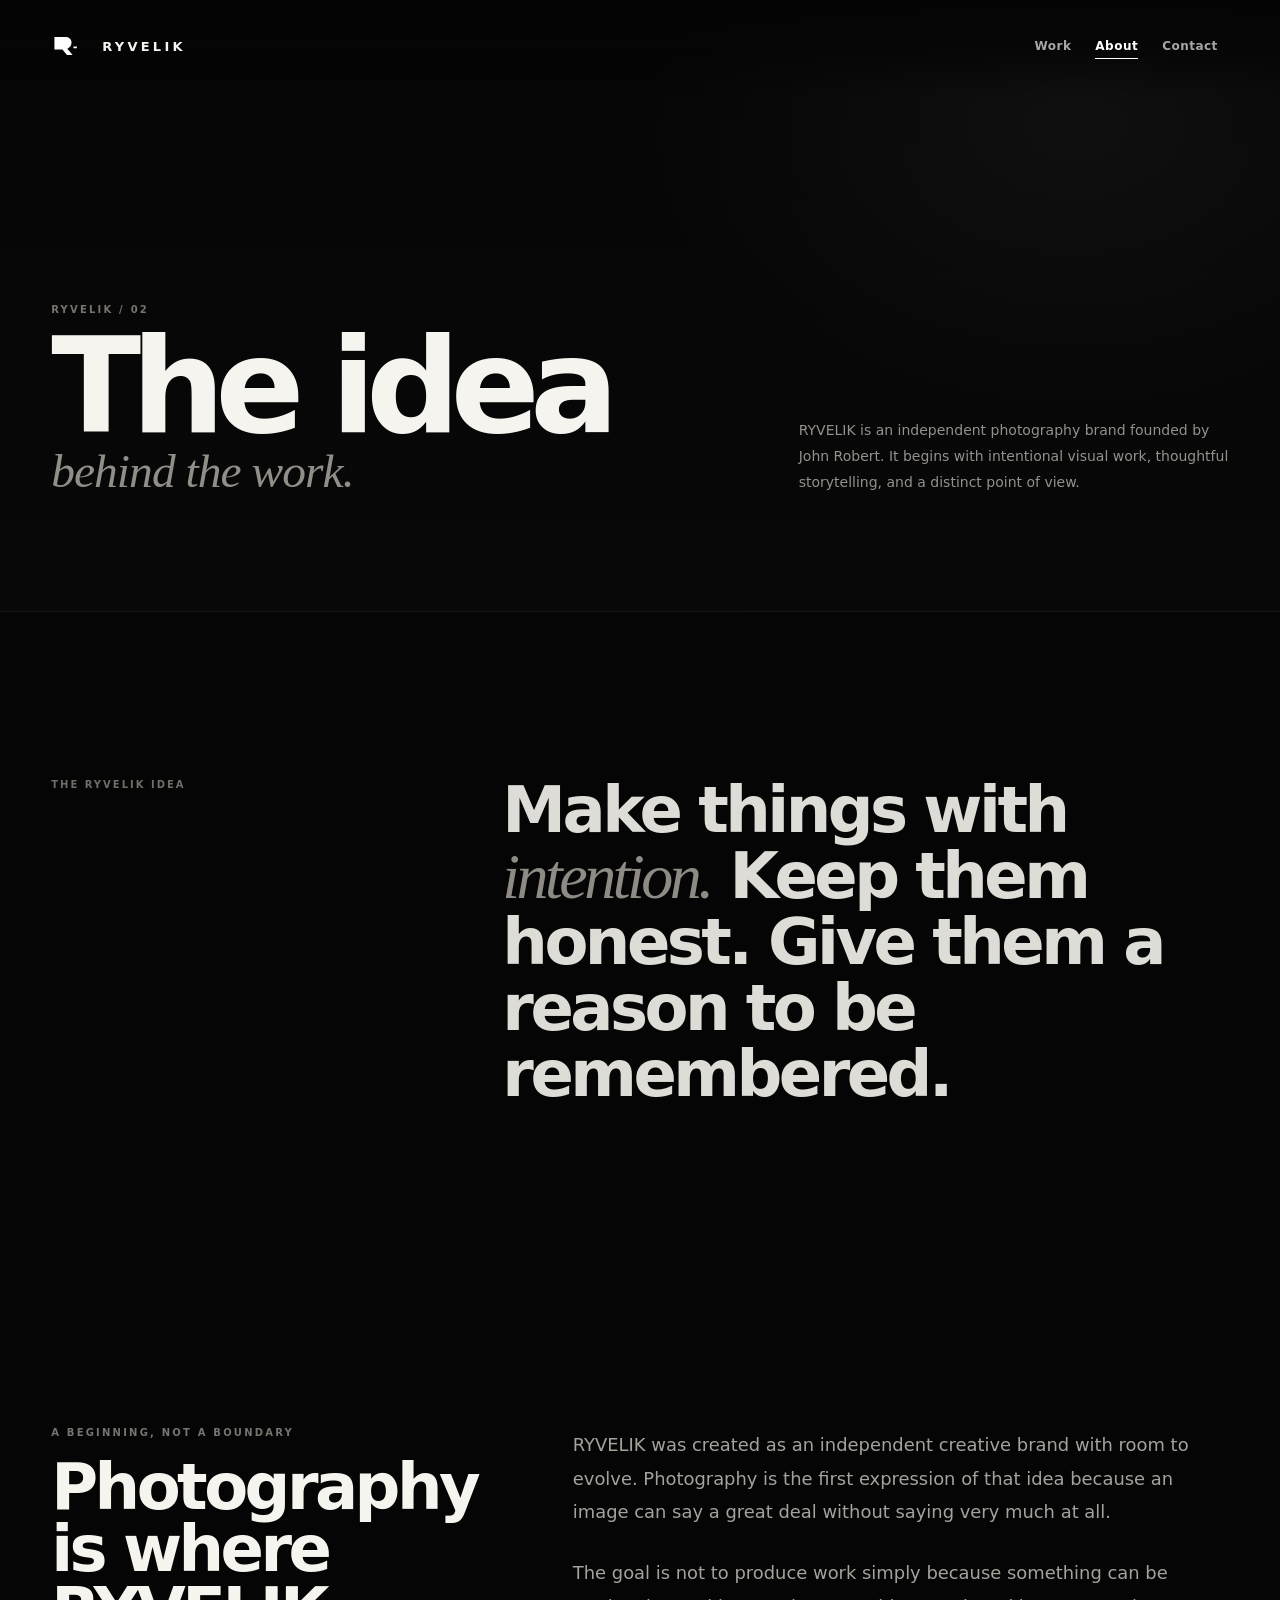
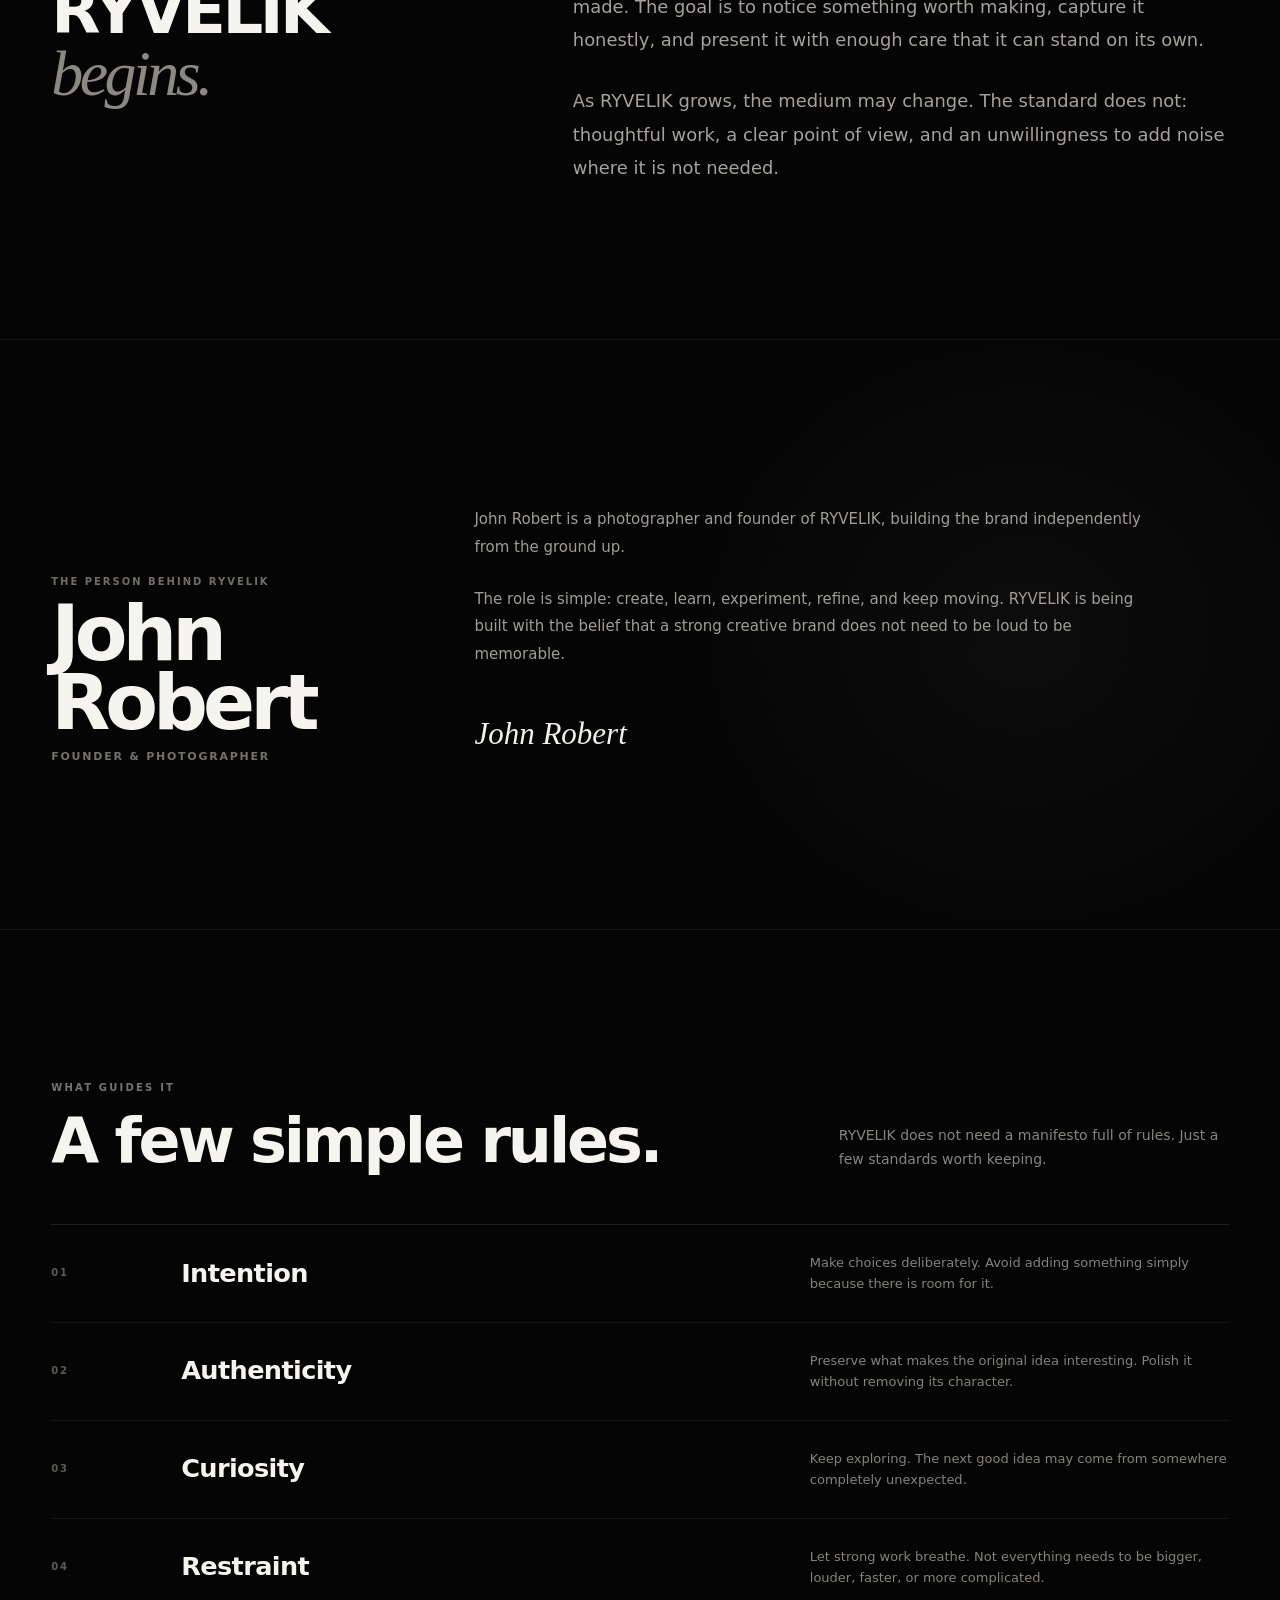
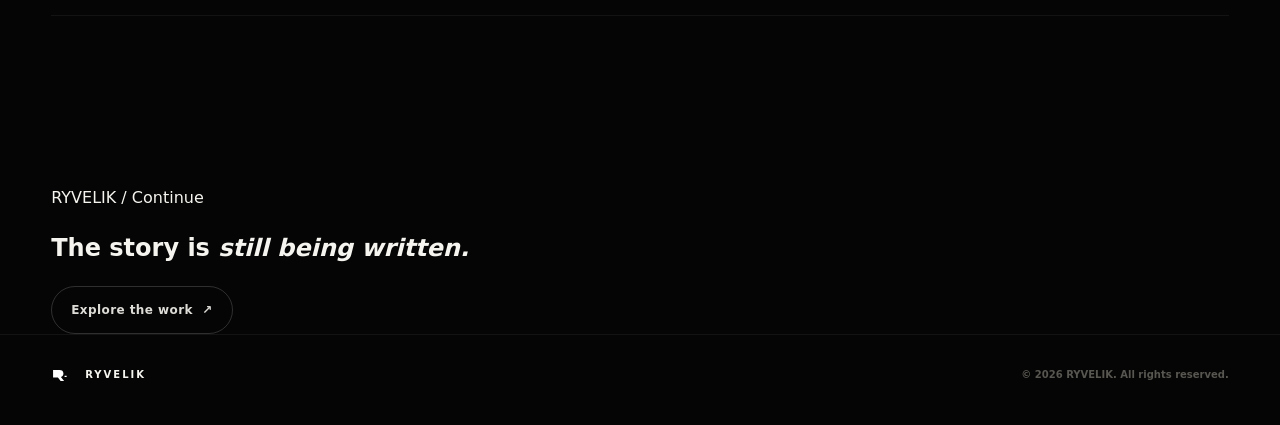
==== commit 3e36573c: "Update index.html Signed-off-by: ryvelik <ryvelik@outlook.com>" ====
--- a/about/index.html
+++ b/about/index.html
@@ -12,34 +12,85 @@
 
   <meta
     name="description"
-    content="About RYVELIK and its founder, John Robert."
-  />
-
-  <meta name="theme-color" content="#050505" />
-  <meta name="color-scheme" content="dark" />
+    content="About John Robert, founder and photographer behind RYVELIK, an independent photography brand built around intentional visual work."
+  />
+
+  <meta
+    name="author"
+    content="John Robert"
+  />
+
+  <meta
+    name="theme-color"
+    content="#050505"
+  />
+
+  <meta
+    name="color-scheme"
+    content="dark"
+  />
+
+  <!-- Robots -->
+  <meta
+    name="robots"
+    content="index, follow, max-image-preview:large"
+  />
 
   <!-- Open Graph -->
-  <meta property="og:type" content="website" />
-  <meta property="og:title" content="RYVELIK — About" />
+  <meta
+    property="og:type"
+    content="website"
+  />
+
+  <meta
+    property="og:title"
+    content="RYVELIK — About"
+  />
+
   <meta
     property="og:description"
-    content="About RYVELIK and its founder, John Robert."
-  />
+    content="About John Robert, founder and photographer behind RYVELIK, an independent photography brand built around intentional visual work."
+  />
+
   <meta
     property="og:url"
     content="https://ryvelik.github.io/about/"
   />
+
   <meta
     property="og:site_name"
     content="RYVELIK"
   />
+
   <meta
     property="og:image"
     content="https://ryvelik.github.io/og-image.jpg"
   />
+
   <meta
     property="og:image:alt"
-    content="RYVELIK — Captured with Intention."
+    content="RYVELIK — About John Robert"
+  />
+
+  <!-- Twitter / X -->
+  <meta
+    name="twitter:card"
+    content="summary_large_image"
+  />
+
+  <meta
+    name="twitter:title"
+    content="RYVELIK — About"
+  />
+
+  <meta
+    name="twitter:description"
+    content="About John Robert, founder and photographer behind RYVELIK, an independent photography brand built around intentional visual work."
+  />
+
+  <meta
+    name="twitter:image"
+    content="https://ryvelik.github.io/og-image.jpg"
   />
 
   <!-- Canonical URL -->
@@ -54,12 +105,14 @@
     href="/favicon.ico"
     sizes="any"
   />
+
   <link
     rel="icon"
     href="/favicon-32x32.png"
     type="image/png"
     sizes="32x32"
   />
+
   <link
     rel="icon"
     href="/favicon-16x16.png"
@@ -85,6 +138,68 @@
     })(window, document, "clarity", "script", "yjtcumb3m");
   </script>
 
+  <!-- RYVELIK structured data -->
+  <script type="application/ld+json">
+  {
+    "@context": "https://schema.org",
+    "@graph": [
+      {
+        "@type": "Organization",
+        "@id": "https://ryvelik.github.io/#organization",
+        "name": "RYVELIK",
+        "url": "https://ryvelik.github.io/",
+        "description": "RYVELIK is an independent photography brand founded by John Robert, built around intentional visual work, thoughtful storytelling, and a distinct point of view.",
+        "founder": {
+          "@id": "https://ryvelik.github.io/#john-robert"
+        },
+        "email": "mailto:ryvelik@outlook.com"
+      },
+      {
+        "@type": "Person",
+        "@id": "https://ryvelik.github.io/#john-robert",
+        "name": "John Robert",
+        "url": "https://ryvelik.github.io/about/",
+        "jobTitle": "Founder & Photographer",
+        "worksFor": {
+          "@id": "https://ryvelik.github.io/#organization"
+        },
+        "sameAs": [
+          "https://ryvelik.substack.com"
+        ]
+      },
+      {
+        "@type": "AboutPage",
+        "@id": "https://ryvelik.github.io/about/#page",
+        "url": "https://ryvelik.github.io/about/",
+        "name": "RYVELIK — About",
+        "description": "About John Robert, founder and photographer behind RYVELIK.",
+        "isPartOf": {
+          "@id": "https://ryvelik.github.io/#website"
+        },
+        "about": {
+          "@id": "https://ryvelik.github.io/#john-robert"
+        },
+        "publisher": {
+          "@id": "https://ryvelik.github.io/#organization"
+        }
+      },
+      {
+        "@type": "WebSite",
+        "@id": "https://ryvelik.github.io/#website",
+        "name": "RYVELIK",
+        "url": "https://ryvelik.github.io/",
+        "description": "RYVELIK — Captured with Intention.",
+        "publisher": {
+          "@id": "https://ryvelik.github.io/#organization"
+        },
+        "author": {
+          "@id": "https://ryvelik.github.io/#john-robert"
+        }
+      }
+    ]
+  }
+  </script>
+
 </head>
 
 <body>
@@ -209,9 +324,9 @@
           </div>
 
           <p class="page-intro">
-            RYVELIK is an independent creative brand founded by
-            John Robert. It begins with photography, but the idea
-            is intentionally bigger than one medium.
+            RYVELIK is an independent photography brand founded by
+            John Robert. It begins with intentional visual work,
+            thoughtful storytelling, and a distinct point of view.
           </p>
 
         </div>
@@ -312,7 +427,7 @@
             </h2>
 
             <p class="founder-role">
-              Founder
+              Founder &amp; Photographer
             </p>
 
           </div>
@@ -320,8 +435,8 @@
           <div class="founder-copy">
 
             <p>
-              John Robert is the founder of RYVELIK, building the
-              brand independently from the ground up.
+              John Robert is a photographer and founder of RYVELIK,
+              building the brand independently from the ground up.
             </p>
 
             <p>
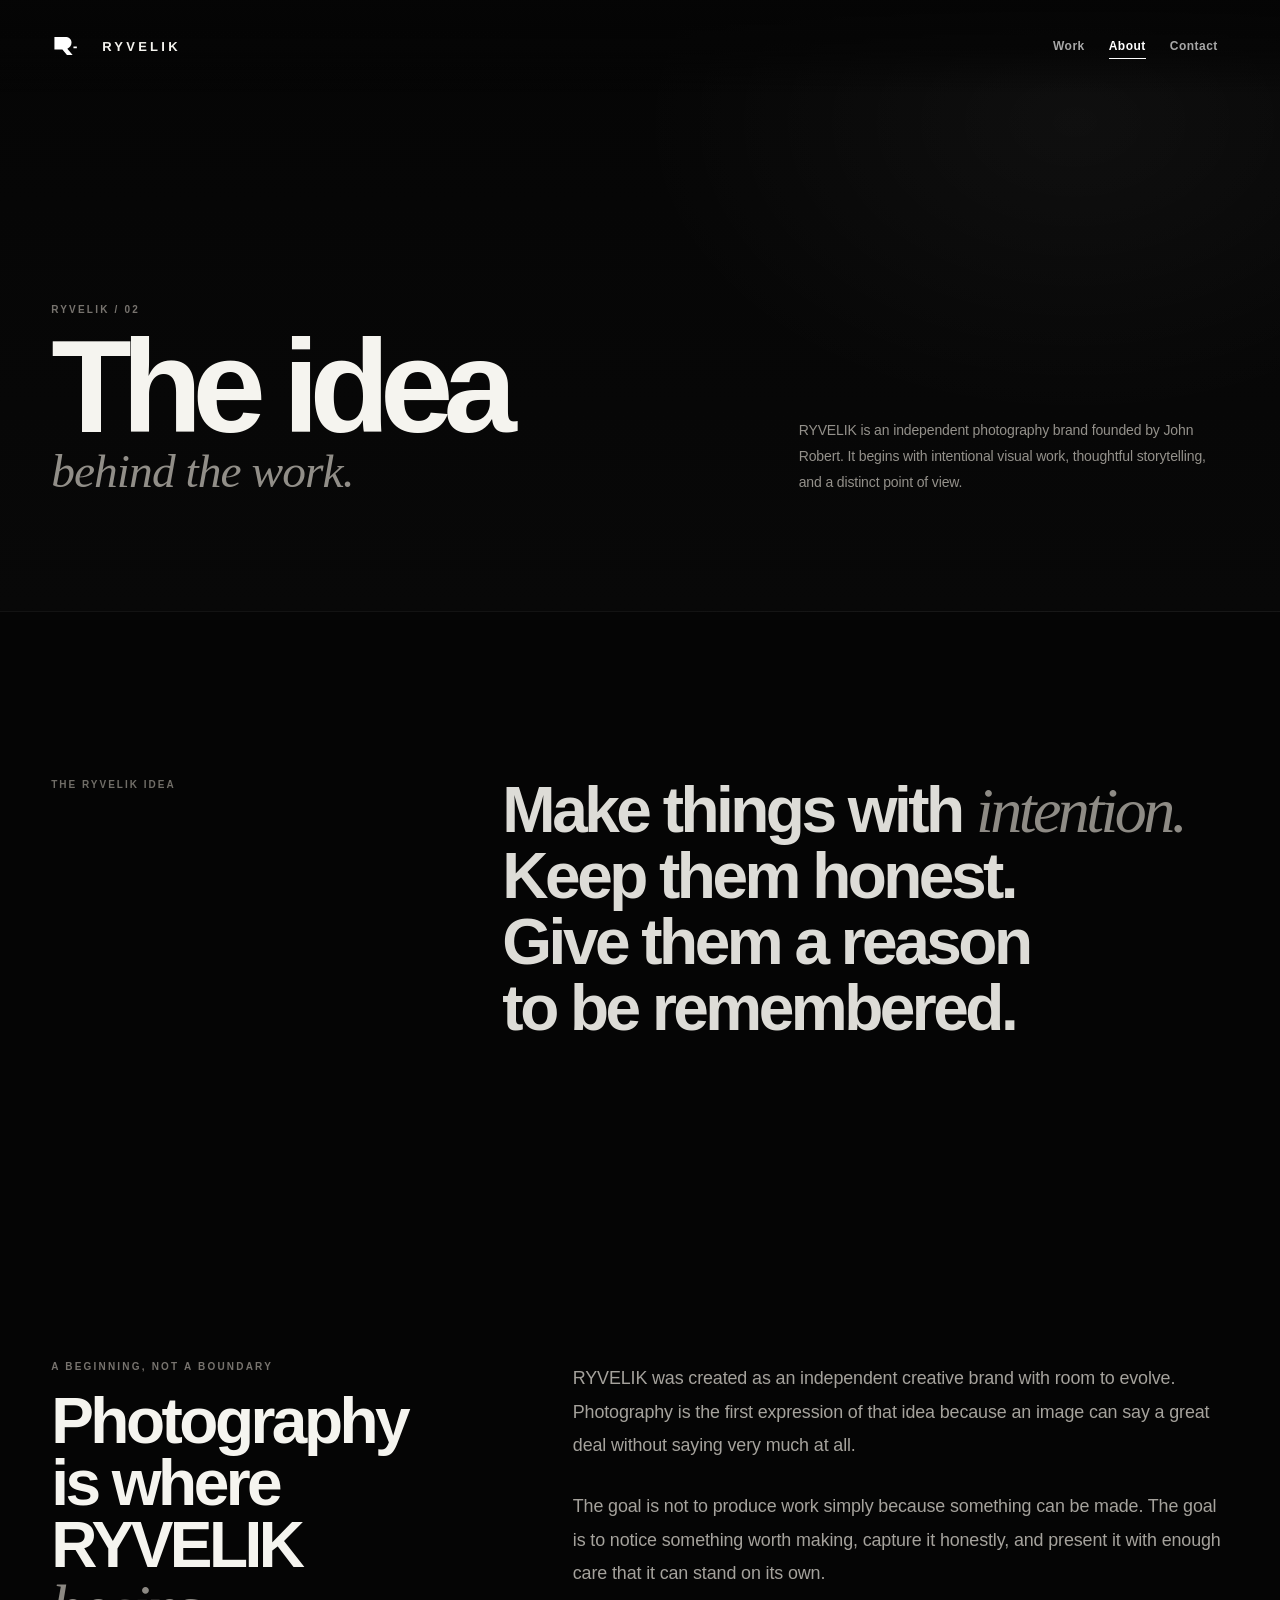
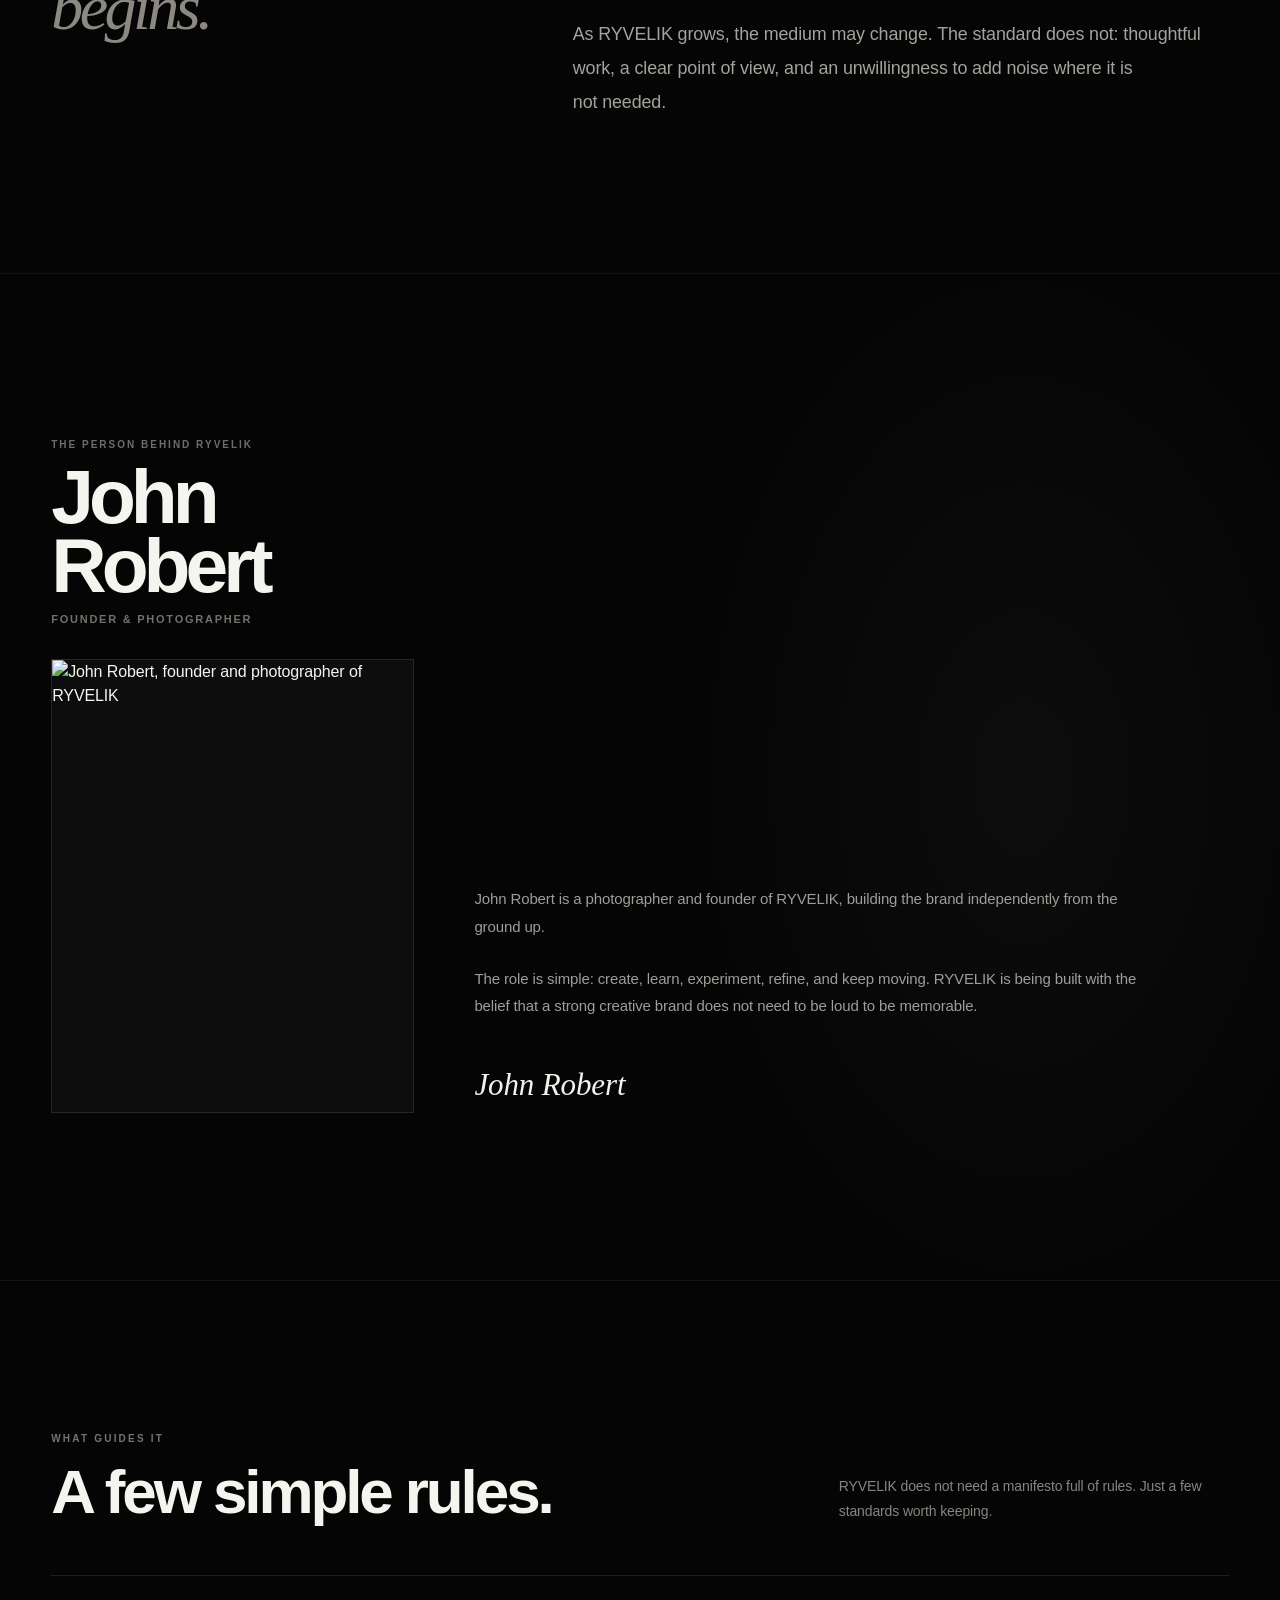
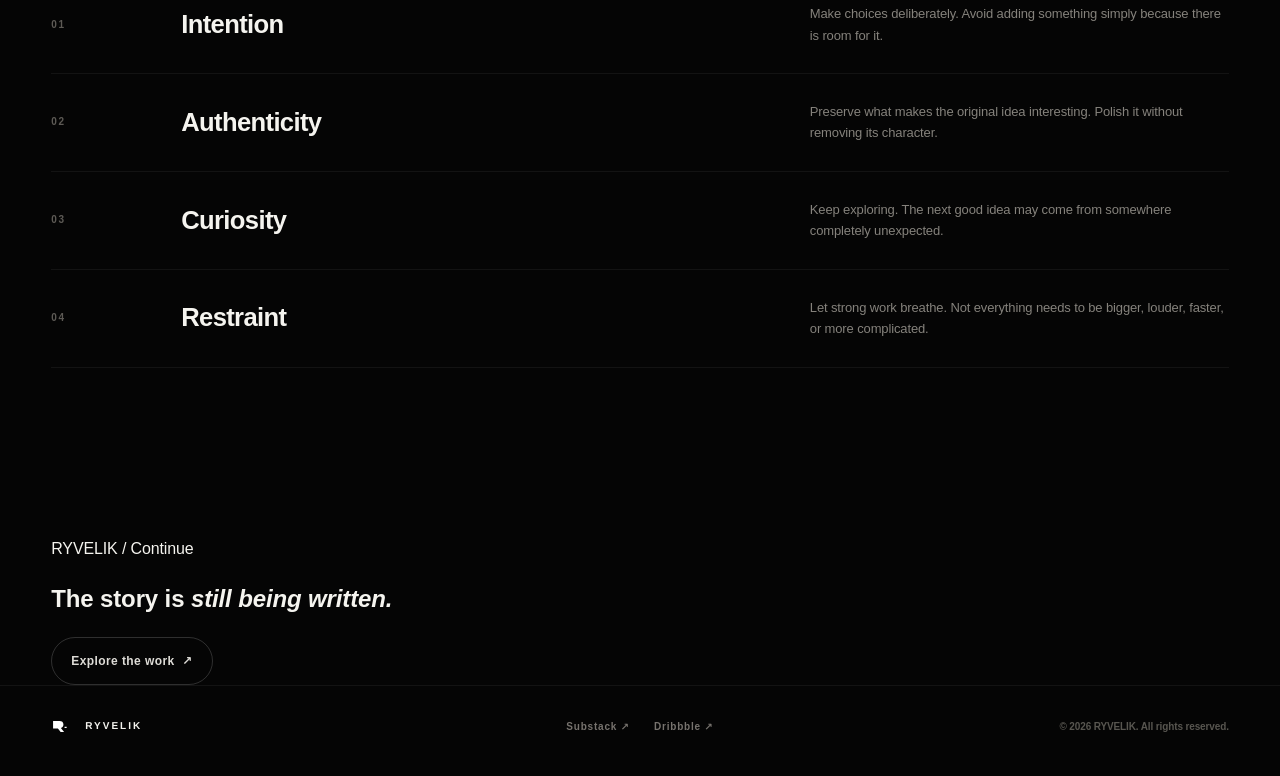
==== commit 14471b5b: "Update index.html Signed-off-by: ryvelik <ryvelik@outlook.com>" ====
--- a/about/index.html
+++ b/about/index.html
@@ -125,6 +125,40 @@
     rel="stylesheet"
     href="/styles.css"
   />
+
+  <!-- Founder portrait presentation -->
+  <style>
+    .founder-portrait {
+      margin: 34px 0 0;
+      width: min(100%, 390px);
+      aspect-ratio: 4 / 5;
+      overflow: hidden;
+      border: 1px solid rgba(255,255,255,.10);
+      background: #0d0d0d;
+    }
+
+    .founder-portrait img {
+      display: block;
+      width: 100%;
+      height: 100%;
+      object-fit: cover;
+      object-position: center 34%;
+    }
+
+    @media (max-width: 1100px) {
+      .founder-portrait {
+        width: min(100%, 520px);
+      }
+    }
+
+    @media (max-width: 640px) {
+      .founder-portrait {
+        width: 100%;
+        max-width: 430px;
+        margin-top: 28px;
+      }
+    }
+  </style>
 
   <!-- Microsoft Clarity -->
   <script type="text/javascript">
@@ -164,7 +198,8 @@
           "@id": "https://ryvelik.github.io/#organization"
         },
         "sameAs": [
-          "https://ryvelik.substack.com"
+          "https://ryvelik.substack.com",
+          "https://dribbble.com/ryvelik"
         ]
       },
       {
@@ -181,6 +216,11 @@
         },
         "publisher": {
           "@id": "https://ryvelik.github.io/#organization"
+        },
+        "primaryImageOfPage": {
+          "@type": "ImageObject",
+          "contentUrl": "https://ryvelik.github.io/john-robert.jpg",
+          "caption": "John Robert, founder and photographer of RYVELIK"
         }
       },
       {
@@ -430,6 +470,17 @@
               Founder &amp; Photographer
             </p>
 
+            <figure class="founder-portrait">
+
+              <img
+                src="../john-robert.jpg"
+                alt="John Robert, founder and photographer of RYVELIK"
+                loading="lazy"
+                decoding="async"
+              />
+
+            </figure>
+
           </div>
 
           <div class="founder-copy">
@@ -643,6 +694,33 @@
 
         </div>
 
+
+        <nav
+          class="footer-links"
+          aria-label="External profiles"
+        >
+
+          <a
+            class="footer-link"
+            href="https://ryvelik.substack.com"
+            target="_blank"
+            rel="noopener noreferrer"
+          >
+            Substack ↗
+          </a>
+
+          <a
+            class="footer-link"
+            href="https://dribbble.com/ryvelik"
+            target="_blank"
+            rel="noopener noreferrer"
+          >
+            Dribbble ↗
+          </a>
+
+        </nav>
+
+
         <p class="footer-copy">
           © 2026 RYVELIK. All rights reserved.
         </p>
--- a/styles.css
+++ b/styles.css
@@ -25,13 +25,14 @@
 
   --sans:
     Inter,
+    "Helvetica Neue",
+    Helvetica,
     ui-sans-serif,
     system-ui,
     -apple-system,
     BlinkMacSystemFont,
     "Segoe UI",
     Roboto,
-    Helvetica,
     Arial,
     sans-serif;
 
@@ -57,6 +58,9 @@
   color-scheme:dark;
 
   scroll-behavior:smooth;
+
+  font-kerning:normal;
+  text-rendering:optimizeLegibility;
 }
 
 body{
@@ -71,10 +75,13 @@
   font-size:16px;
   line-height:1.5;
 
+  letter-spacing:-.008em;
+
   -webkit-font-smoothing:antialiased;
   -moz-osx-font-smoothing:grayscale;
 
   text-rendering:optimizeLegibility;
+  font-synthesis:none;
 }
 
 img{
@@ -276,6 +283,8 @@
   letter-spacing:.25em;
 
   text-transform:uppercase;
+
+  text-rendering:geometricPrecision;
 }
 
 
@@ -537,6 +546,8 @@
   text-align:right;
 
   text-transform:uppercase;
+
+  text-wrap:balance;
 }
 
 .hero-center{
@@ -557,7 +568,6 @@
   color:#77746f;
 
   font-size:10px;
-
   line-height:1;
 
   font-weight:750;
@@ -584,6 +594,10 @@
   letter-spacing:-.075em;
 
   font-weight:820;
+
+  text-wrap:balance;
+
+  font-kerning:normal;
 }
 
 .hero-title-main{
@@ -608,6 +622,8 @@
   font-style:italic;
 
   letter-spacing:-.02em;
+
+  text-wrap:balance;
 }
 
 .hero-intro{
@@ -625,6 +641,8 @@
     );
 
   line-height:1.8;
+
+  text-wrap:pretty;
 }
 
 .hero-actions{
@@ -694,7 +712,6 @@
   color:#6d6b66;
 
   font-size:9px;
-
   line-height:1;
 
   font-weight:750;
@@ -715,7 +732,6 @@
   color:#5d5b56;
 
   font-size:9px;
-
   line-height:1;
 
   font-weight:700;
@@ -895,6 +911,8 @@
   letter-spacing:-.075em;
 
   font-weight:820;
+
+  text-wrap:balance;
 }
 
 .page-title em,
@@ -932,6 +950,8 @@
   font-size:14px;
 
   line-height:1.85;
+
+  text-wrap:pretty;
 }
 
 
@@ -1371,6 +1391,8 @@
   letter-spacing:-.035em;
 
   font-weight:720;
+
+  text-wrap:balance;
 }
 
 .piece-caption{
@@ -1475,6 +1497,8 @@
   letter-spacing:-.052em;
 
   font-weight:700;
+
+  text-wrap:balance;
 }
 
 .collection-statement-text em{
@@ -1543,6 +1567,8 @@
   letter-spacing:-.055em;
 
   font-weight:720;
+
+  text-wrap:balance;
 }
 
 .statement-text em{
@@ -1595,6 +1621,8 @@
   letter-spacing:-.055em;
 
   font-weight:760;
+
+  text-wrap:balance;
 }
 
 .story-heading span{
@@ -1620,6 +1648,8 @@
     );
 
   line-height:1.88;
+
+  text-wrap:pretty;
 }
 
 .story-copy p{
@@ -1695,6 +1725,8 @@
   letter-spacing:-.065em;
 
   font-weight:780;
+
+  text-wrap:balance;
 }
 
 .founder-role{
@@ -1721,6 +1753,8 @@
   font-size:15px;
 
   line-height:1.85;
+
+  text-wrap:pretty;
 }
 
 .founder-copy p{
@@ -1781,6 +1815,8 @@
   letter-spacing:-.05em;
 
   font-weight:750;
+
+  text-wrap:balance;
 }
 
 .principles-intro{
@@ -1793,6 +1829,8 @@
   font-size:14px;
 
   line-height:1.75;
+
+  text-wrap:pretty;
 }
 
 .principles-list{
@@ -1845,6 +1883,8 @@
   letter-spacing:-.025em;
 
   font-weight:700;
+
+  text-wrap:balance;
 }
 
 .principle-text{
@@ -1855,6 +1895,8 @@
   font-size:13px;
 
   line-height:1.65;
+
+  text-wrap:pretty;
 }
 
 
@@ -1892,6 +1934,8 @@
     );
 
   line-height:1.85;
+
+  text-wrap:pretty;
 }
 
 .contact-details-copy p{
@@ -1935,6 +1979,168 @@
 
 
 /* =========================================================
+   EXTERNAL PROFILES / ELSEWHERE
+========================================================= */
+
+.elsewhere{
+  padding:
+    clamp(95px,12vw,170px)
+    0;
+
+  border-top:1px solid var(--line-soft);
+}
+
+.elsewhere-grid{
+  display:grid;
+
+  grid-template-columns:
+    minmax(180px,.7fr)
+    minmax(0,1.3fr);
+
+  gap:
+    clamp(
+      50px,
+      9vw,
+      135px
+    );
+
+  align-items:start;
+}
+
+.elsewhere-label{
+  margin:0;
+
+  color:#706d67;
+
+  font-size:10px;
+
+  line-height:1.45;
+
+  font-weight:750;
+
+  letter-spacing:.2em;
+
+  text-transform:uppercase;
+}
+
+.elsewhere-content{
+  min-width:0;
+}
+
+.elsewhere-intro{
+  max-width:680px;
+
+  margin:0 0 42px;
+
+  color:#9c9993;
+
+  font-size:
+    clamp(
+      16px,
+      1.4vw,
+      19px
+    );
+
+  line-height:1.85;
+
+  text-wrap:pretty;
+}
+
+.elsewhere-list{
+  border-top:1px solid var(--line);
+}
+
+.elsewhere-link{
+  position:relative;
+
+  display:flex;
+
+  align-items:center;
+
+  justify-content:space-between;
+
+  gap:30px;
+
+  padding:22px 0;
+
+  border-bottom:1px solid var(--line-soft);
+
+  color:#dedcd7;
+
+  transition:
+    color .25s ease,
+    padding .3s var(--ease);
+}
+
+.elsewhere-link::after{
+  content:"↗";
+
+  flex:none;
+
+  color:#77736e;
+
+  font-size:16px;
+
+  transition:
+    color .25s ease,
+    transform .3s var(--ease);
+}
+
+.elsewhere-link:hover,
+.elsewhere-link:focus-visible{
+  color:#fff;
+
+  padding-left:7px;
+}
+
+.elsewhere-link:hover::after,
+.elsewhere-link:focus-visible::after{
+  color:#fff;
+
+  transform:translate(2px,-2px);
+}
+
+.elsewhere-link-main{
+  display:flex;
+
+  align-items:baseline;
+
+  gap:16px;
+
+  min-width:0;
+}
+
+.elsewhere-link-name{
+  font-size:
+    clamp(
+      19px,
+      2.2vw,
+      28px
+    );
+
+  line-height:1;
+
+  letter-spacing:-.025em;
+
+  font-weight:700;
+}
+
+.elsewhere-link-type{
+  color:#66635e;
+
+  font-size:9px;
+
+  line-height:1;
+
+  font-weight:750;
+
+  letter-spacing:.18em;
+
+  text-transform:uppercase;
+}
+
+
+/* =========================================================
    FOOTER
 ========================================================= */
 
@@ -1950,13 +2156,16 @@
 }
 
 .footer-inner{
-  display:flex;
+  display:grid;
+
+  grid-template-columns:
+    1fr
+    auto
+    1fr;
 
   align-items:center;
 
-  justify-content:space-between;
-
-  gap:25px;
+  gap:30px;
 }
 
 .footer-brand{
@@ -1964,7 +2173,11 @@
 
   align-items:center;
 
+  justify-self:start;
+
   gap:11px;
+
+  flex:none;
 }
 
 .footer-logo{
@@ -1982,11 +2195,84 @@
   letter-spacing:.2em;
 
   text-transform:uppercase;
-}
+
+  text-rendering:geometricPrecision;
+}
+
+
+/* FOOTER LINKS */
+
+.footer-links{
+  display:flex;
+
+  align-items:center;
+
+  justify-content:center;
+
+  gap:24px;
+
+  justify-self:center;
+}
+
+.footer-link{
+  position:relative;
+
+  color:#77736e;
+
+  font-size:10px;
+
+  line-height:1;
+
+  font-weight:700;
+
+  letter-spacing:.08em;
+
+  transition:
+    color .25s ease;
+}
+
+.footer-link::after{
+  content:"";
+
+  position:absolute;
+
+  left:0;
+  right:0;
+
+  bottom:-6px;
+
+  height:1px;
+
+  background:#fff;
+
+  transform:scaleX(0);
+
+  transform-origin:right center;
+
+  transition:
+    transform .3s var(--ease);
+}
+
+.footer-link:hover,
+.footer-link:focus-visible{
+  color:#fff;
+}
+
+.footer-link:hover::after,
+.footer-link:focus-visible::after{
+  transform:scaleX(1);
+
+  transform-origin:left center;
+}
+
+
+/* FOOTER COPYRIGHT */
 
 .footer-copy{
   margin:0;
 
+  justify-self:end;
+
   color:#585650;
 
   font-size:10px;
@@ -1994,6 +2280,8 @@
   line-height:1;
 
   font-weight:600;
+
+  white-space:nowrap;
 }
 
 
@@ -2229,7 +2517,6 @@
   height:50px;
 
   margin:0;
-
   padding:0;
 
   border:1px solid rgba(255,255,255,.16);
@@ -2349,7 +2636,8 @@
   .story-grid,
   .founder-grid,
   .collection-statement-inner,
-  .contact-details{
+  .contact-details,
+  .elsewhere-grid{
     grid-template-columns:1fr;
 
     gap:34px;
@@ -2373,6 +2661,13 @@
 
   .principle-text{
     grid-column:2;
+  }
+
+
+  /* ELSEWHERE */
+
+  .elsewhere-intro{
+    margin-bottom:34px;
   }
 
 
@@ -2740,12 +3035,84 @@
   }
 
 
+  /* ELSEWHERE */
+
+  .elsewhere{
+    padding:
+      92px
+      0;
+  }
+
+  .elsewhere-intro{
+    margin-bottom:28px;
+
+    font-size:15px;
+
+    line-height:1.75;
+  }
+
+  .elsewhere-link{
+    padding:20px 0;
+
+    gap:18px;
+  }
+
+  .elsewhere-link:hover,
+  .elsewhere-link:focus-visible{
+    padding-left:4px;
+  }
+
+  .elsewhere-link-main{
+    align-items:flex-start;
+
+    flex-direction:column;
+
+    gap:7px;
+  }
+
+  .elsewhere-link-name{
+    font-size:22px;
+  }
+
+  .elsewhere-link-type{
+    font-size:8px;
+  }
+
+  .elsewhere-link::after{
+    font-size:15px;
+  }
+
+
   /* FOOTER */
 
   .footer-inner{
+    display:flex;
+
     align-items:flex-start;
 
     flex-direction:column;
+
+    gap:22px;
+  }
+
+  .footer-links{
+    align-items:flex-start;
+
+    justify-content:flex-start;
+
+    justify-self:auto;
+
+    gap:20px;
+  }
+
+  .footer-link{
+    font-size:9px;
+  }
+
+  .footer-copy{
+    justify-self:auto;
+
+    font-size:9px;
   }
 
 
@@ -2824,4 +3191,4 @@
 
     animation:none !important;
   }
-}+}
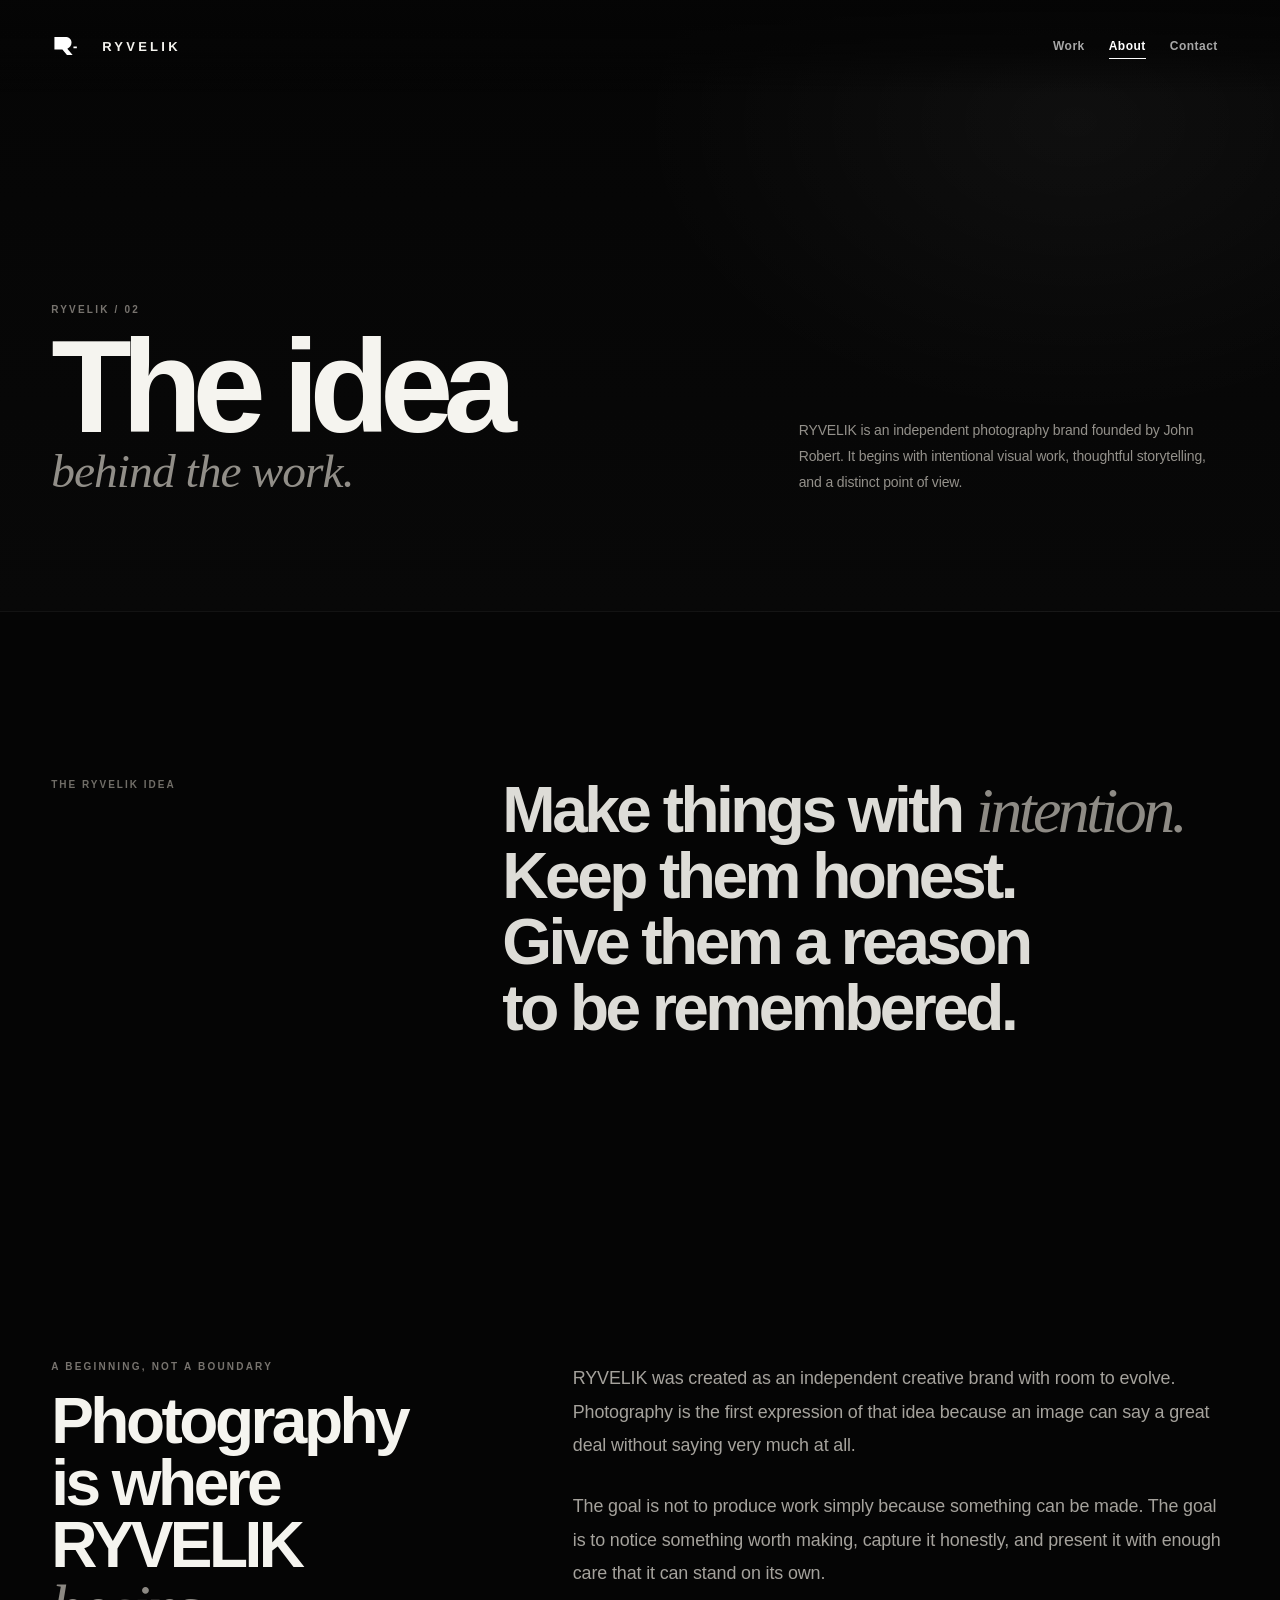
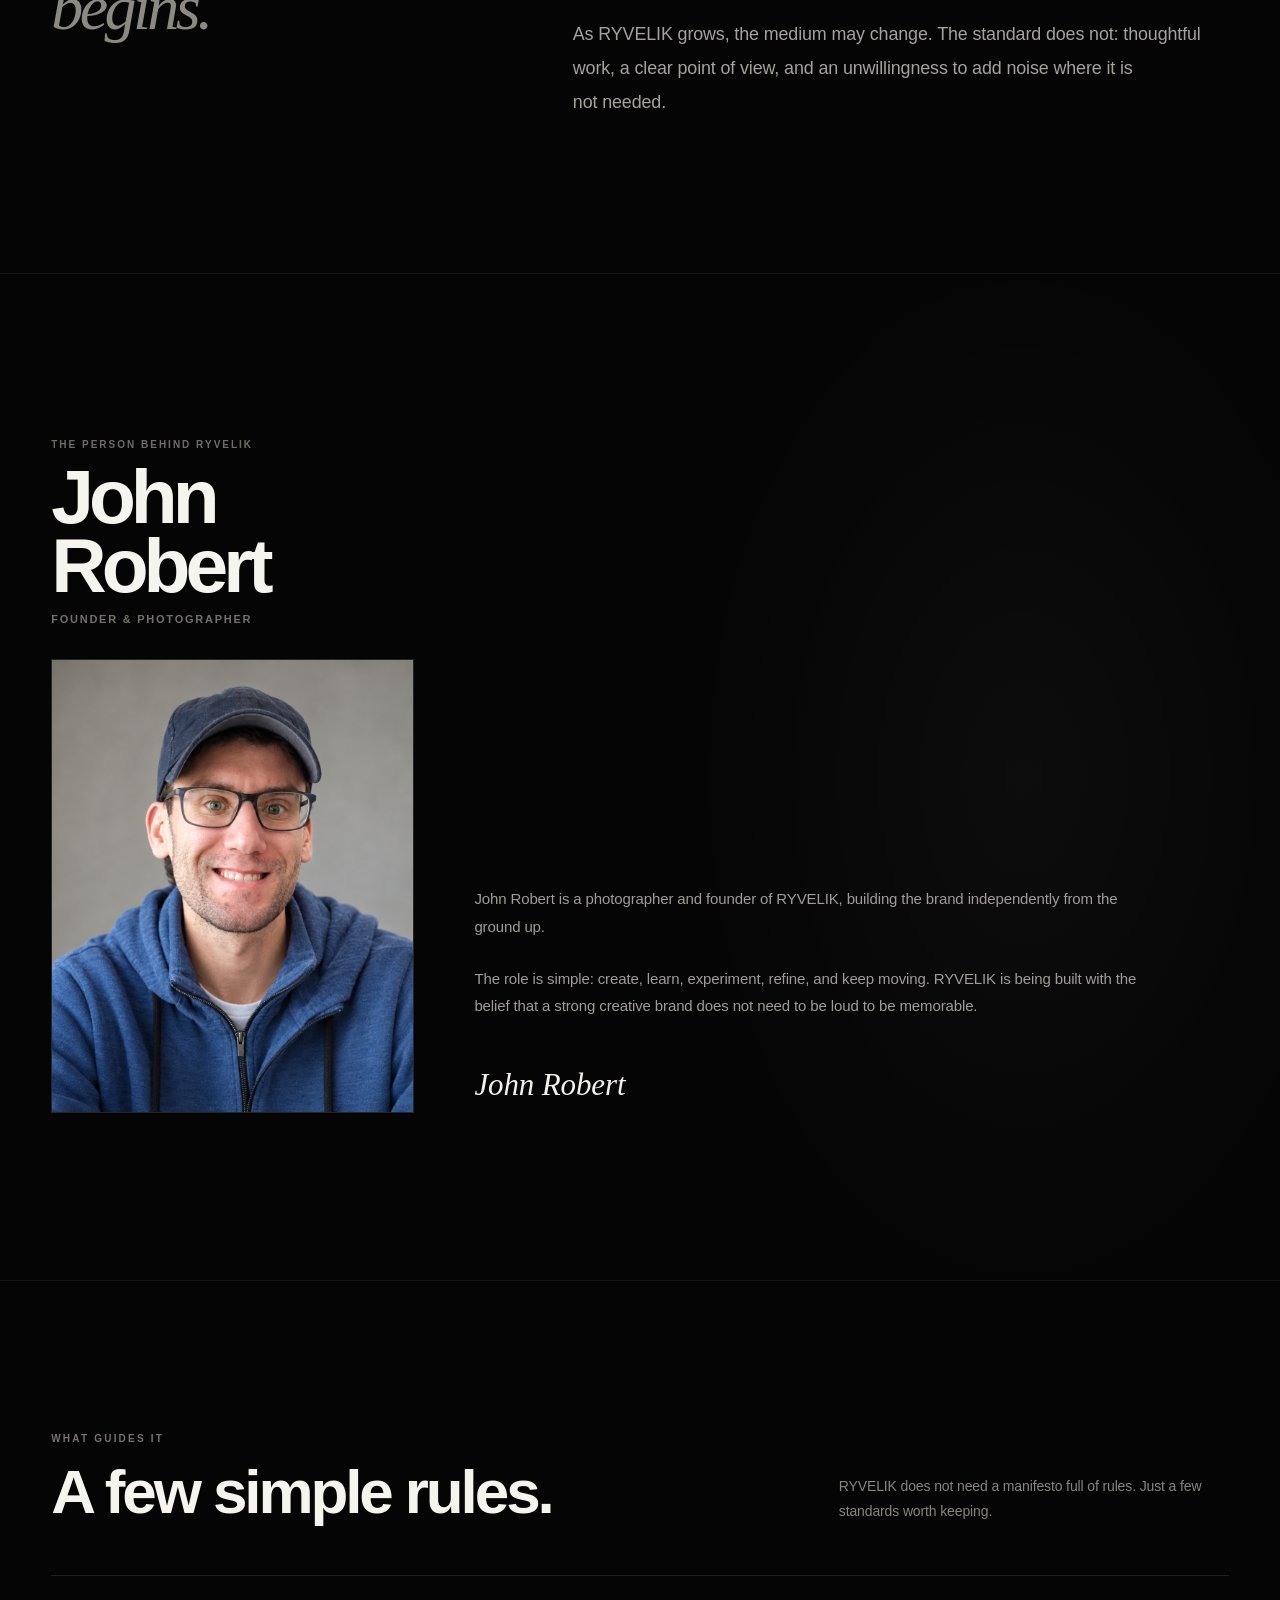
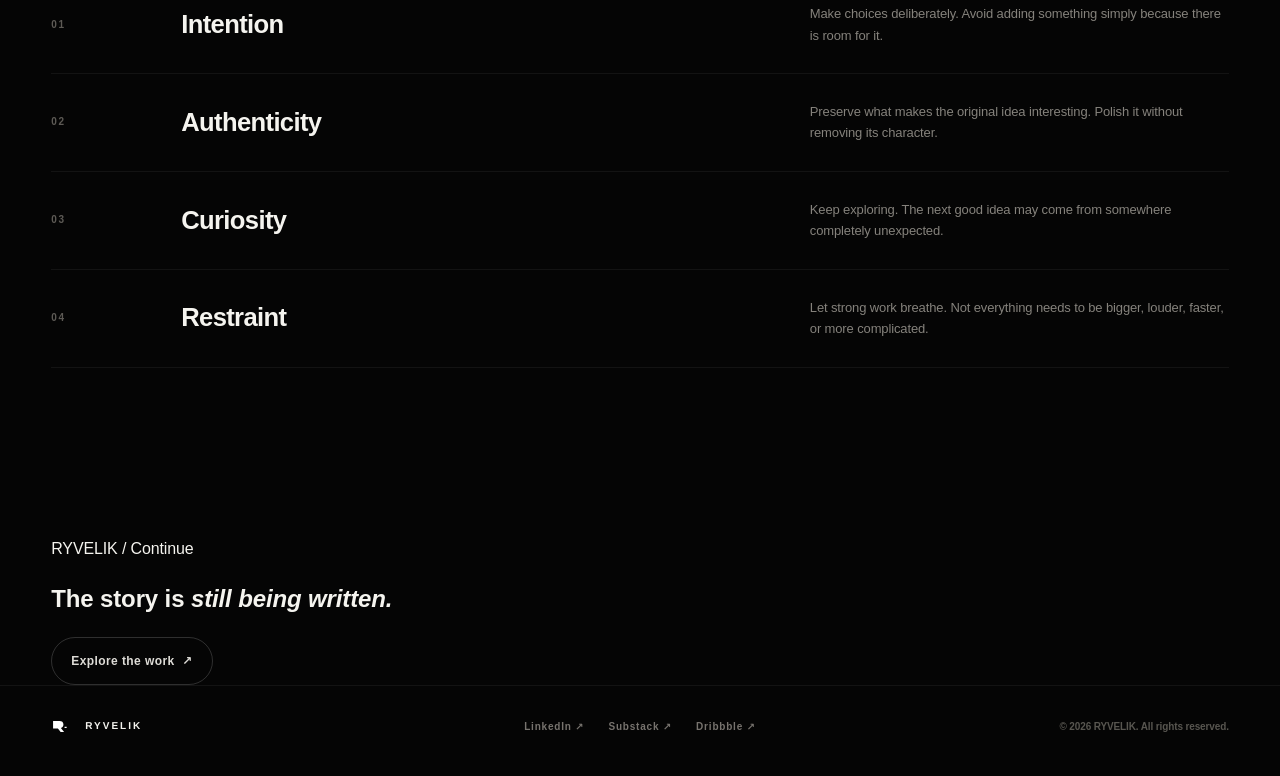
==== commit 3be30c63: "Update index.html Signed-off-by: John Robert <ryvelik@outlook.com>" ====
--- a/about/index.html
+++ b/about/index.html
@@ -198,6 +198,7 @@
           "@id": "https://ryvelik.github.io/#organization"
         },
         "sameAs": [
+          "https://www.linkedin.com/in/johnrobertofficial/",
           "https://ryvelik.substack.com",
           "https://dribbble.com/ryvelik"
         ]
@@ -702,6 +703,15 @@
 
           <a
             class="footer-link"
+            href="https://www.linkedin.com/in/johnrobertofficial/"
+            target="_blank"
+            rel="noopener noreferrer"
+          >
+            LinkedIn ↗
+          </a>
+
+          <a
+            class="footer-link"
             href="https://ryvelik.substack.com"
             target="_blank"
             rel="noopener noreferrer"
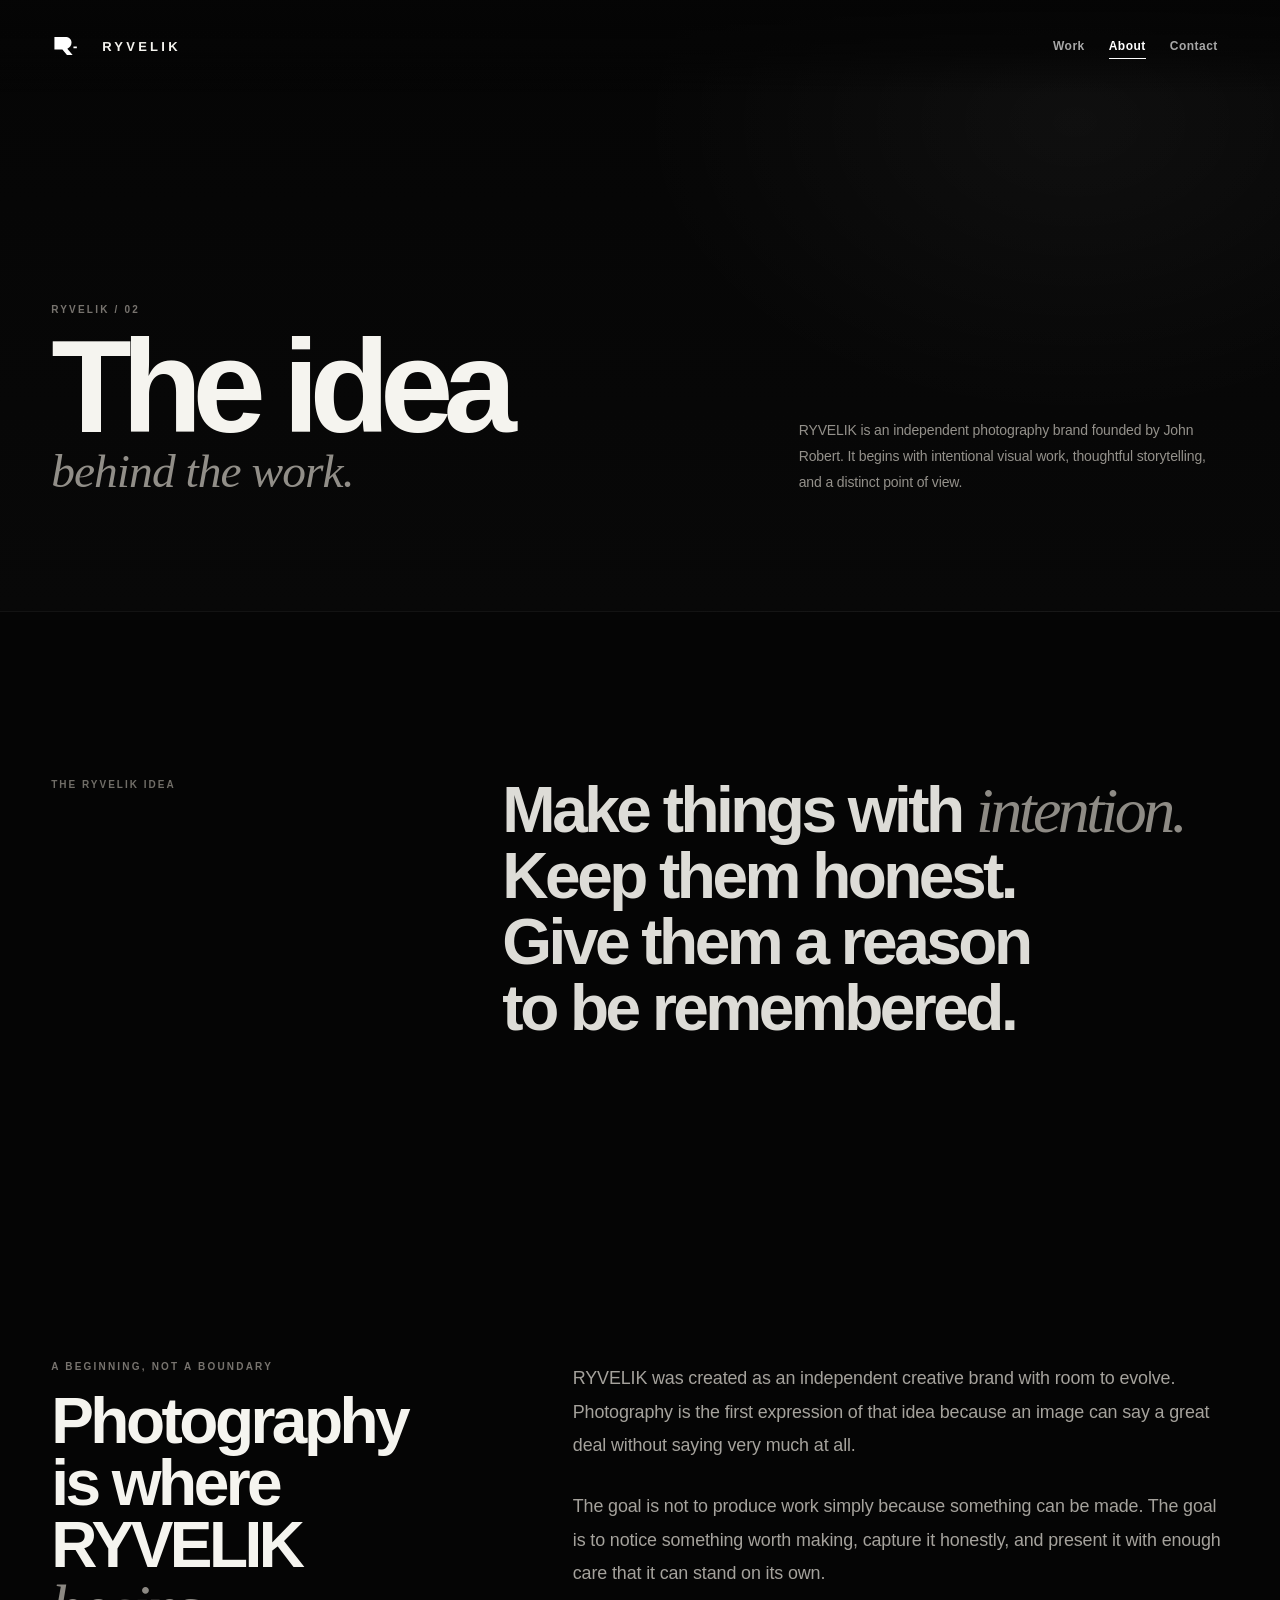
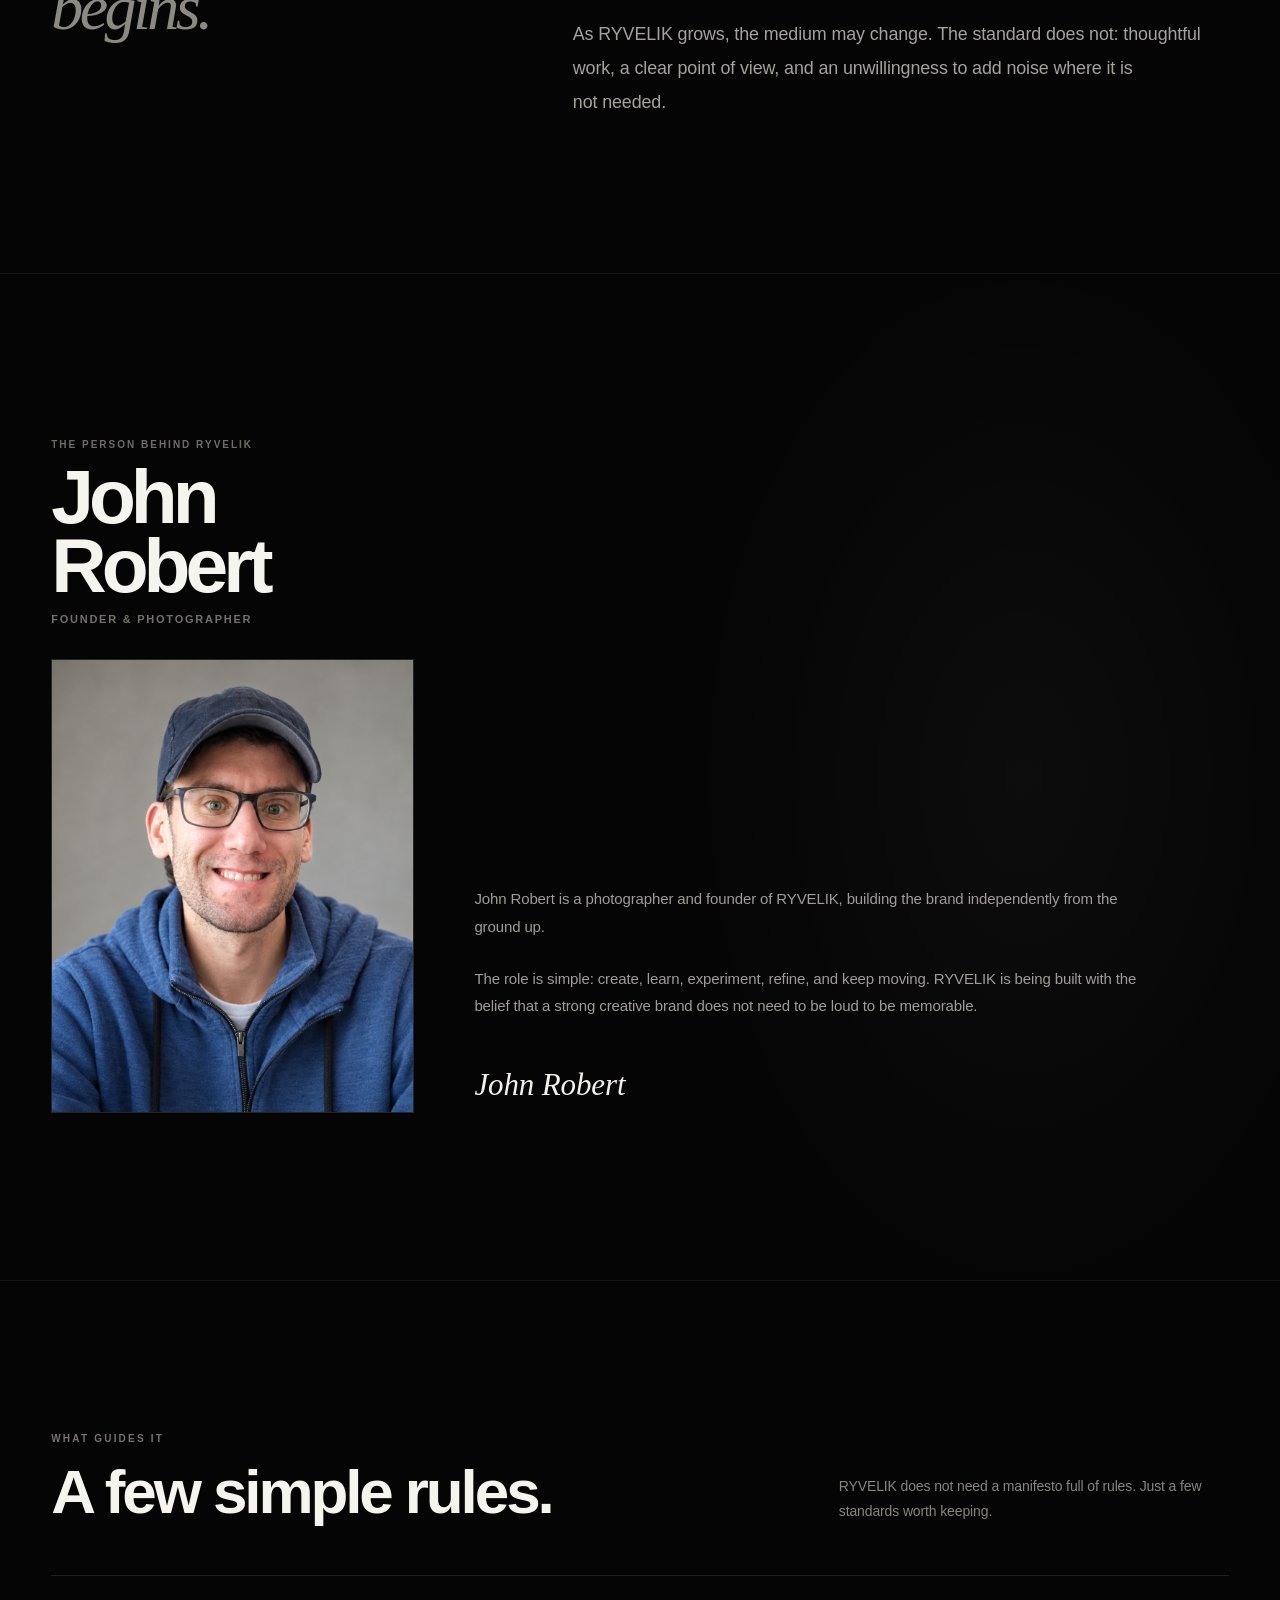
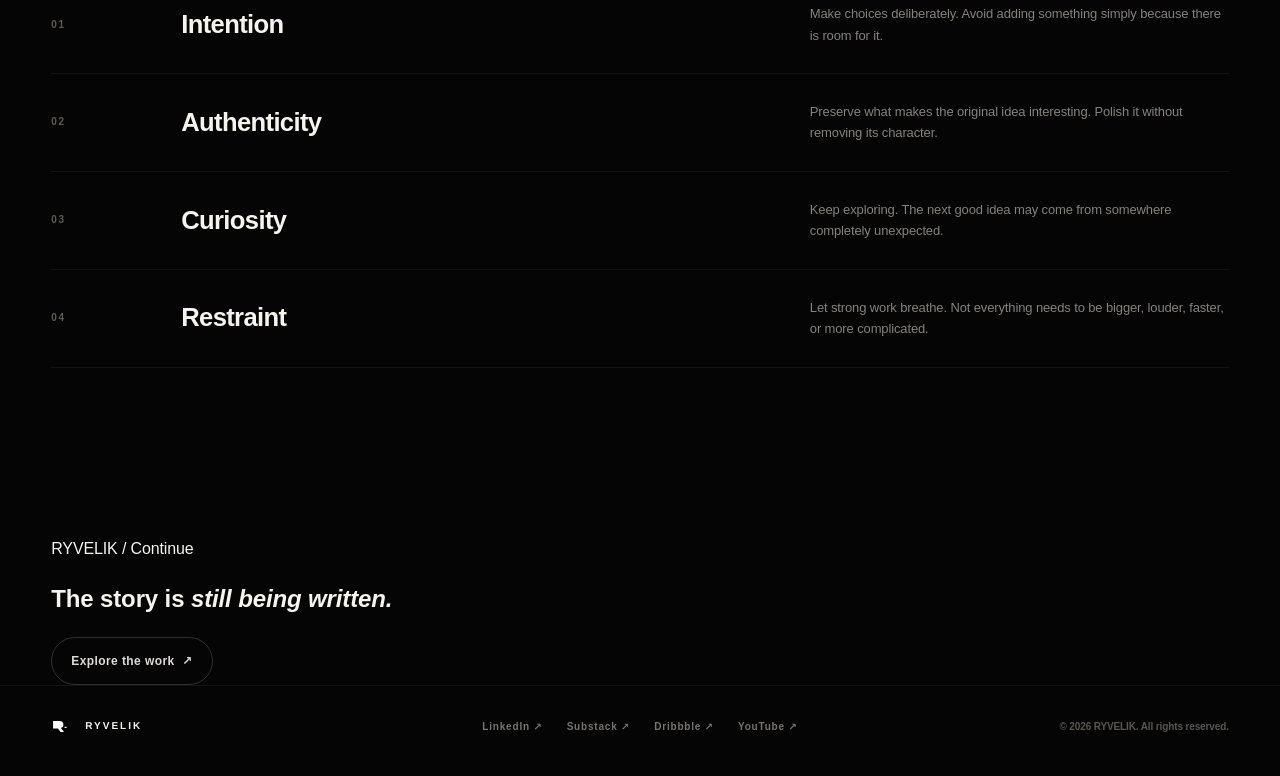
==== commit 5c8dbf74: "Update index.html Signed-off-by: John Robert <ryvelik@outlook.com>" ====
--- a/about/index.html
+++ b/about/index.html
@@ -200,7 +200,8 @@
         "sameAs": [
           "https://www.linkedin.com/in/johnrobertofficial/",
           "https://ryvelik.substack.com",
-          "https://dribbble.com/ryvelik"
+          "https://dribbble.com/ryvelik",
+          "https://www.youtube.com/@ryvelik"
         ]
       },
       {
@@ -728,6 +729,15 @@
             Dribbble ↗
           </a>
 
+          <a
+            class="footer-link"
+            href="https://www.youtube.com/@ryvelik"
+            target="_blank"
+            rel="noopener noreferrer"
+          >
+            YouTube ↗
+          </a>
+
         </nav>
 
 
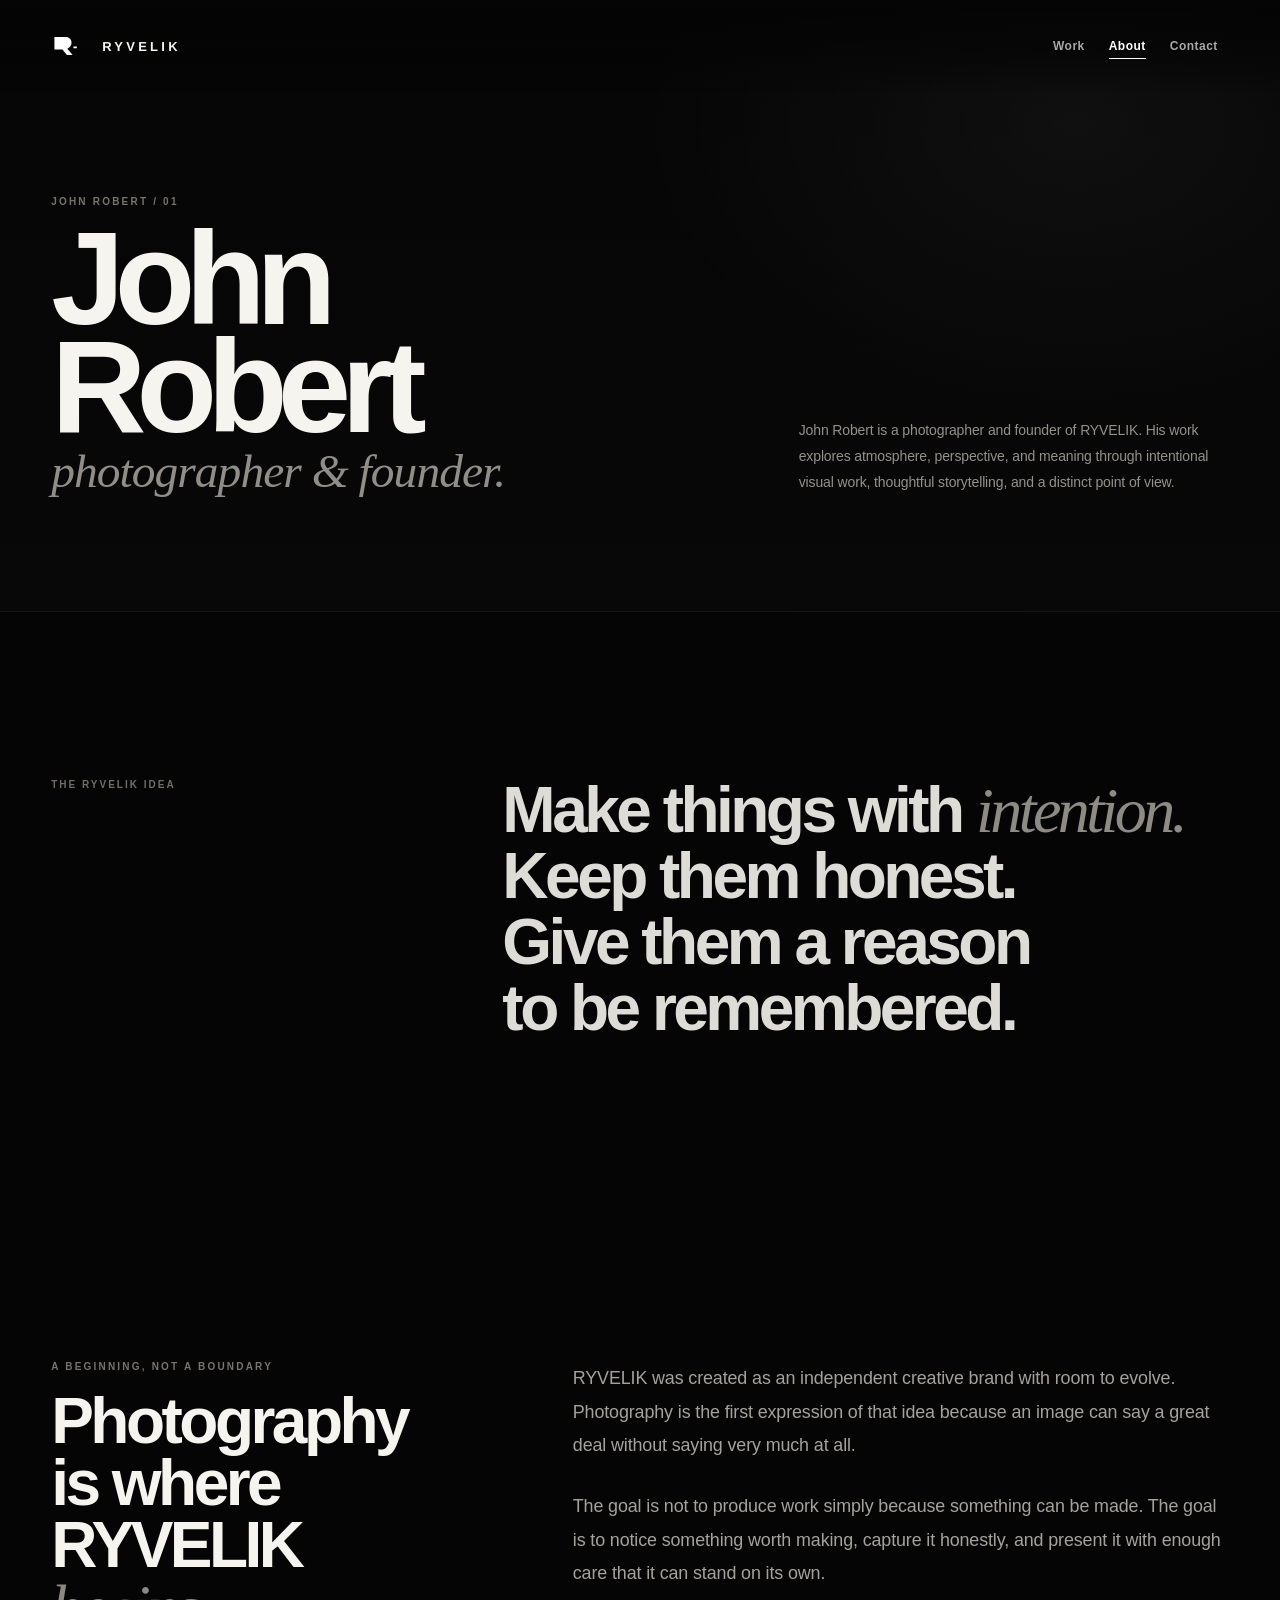
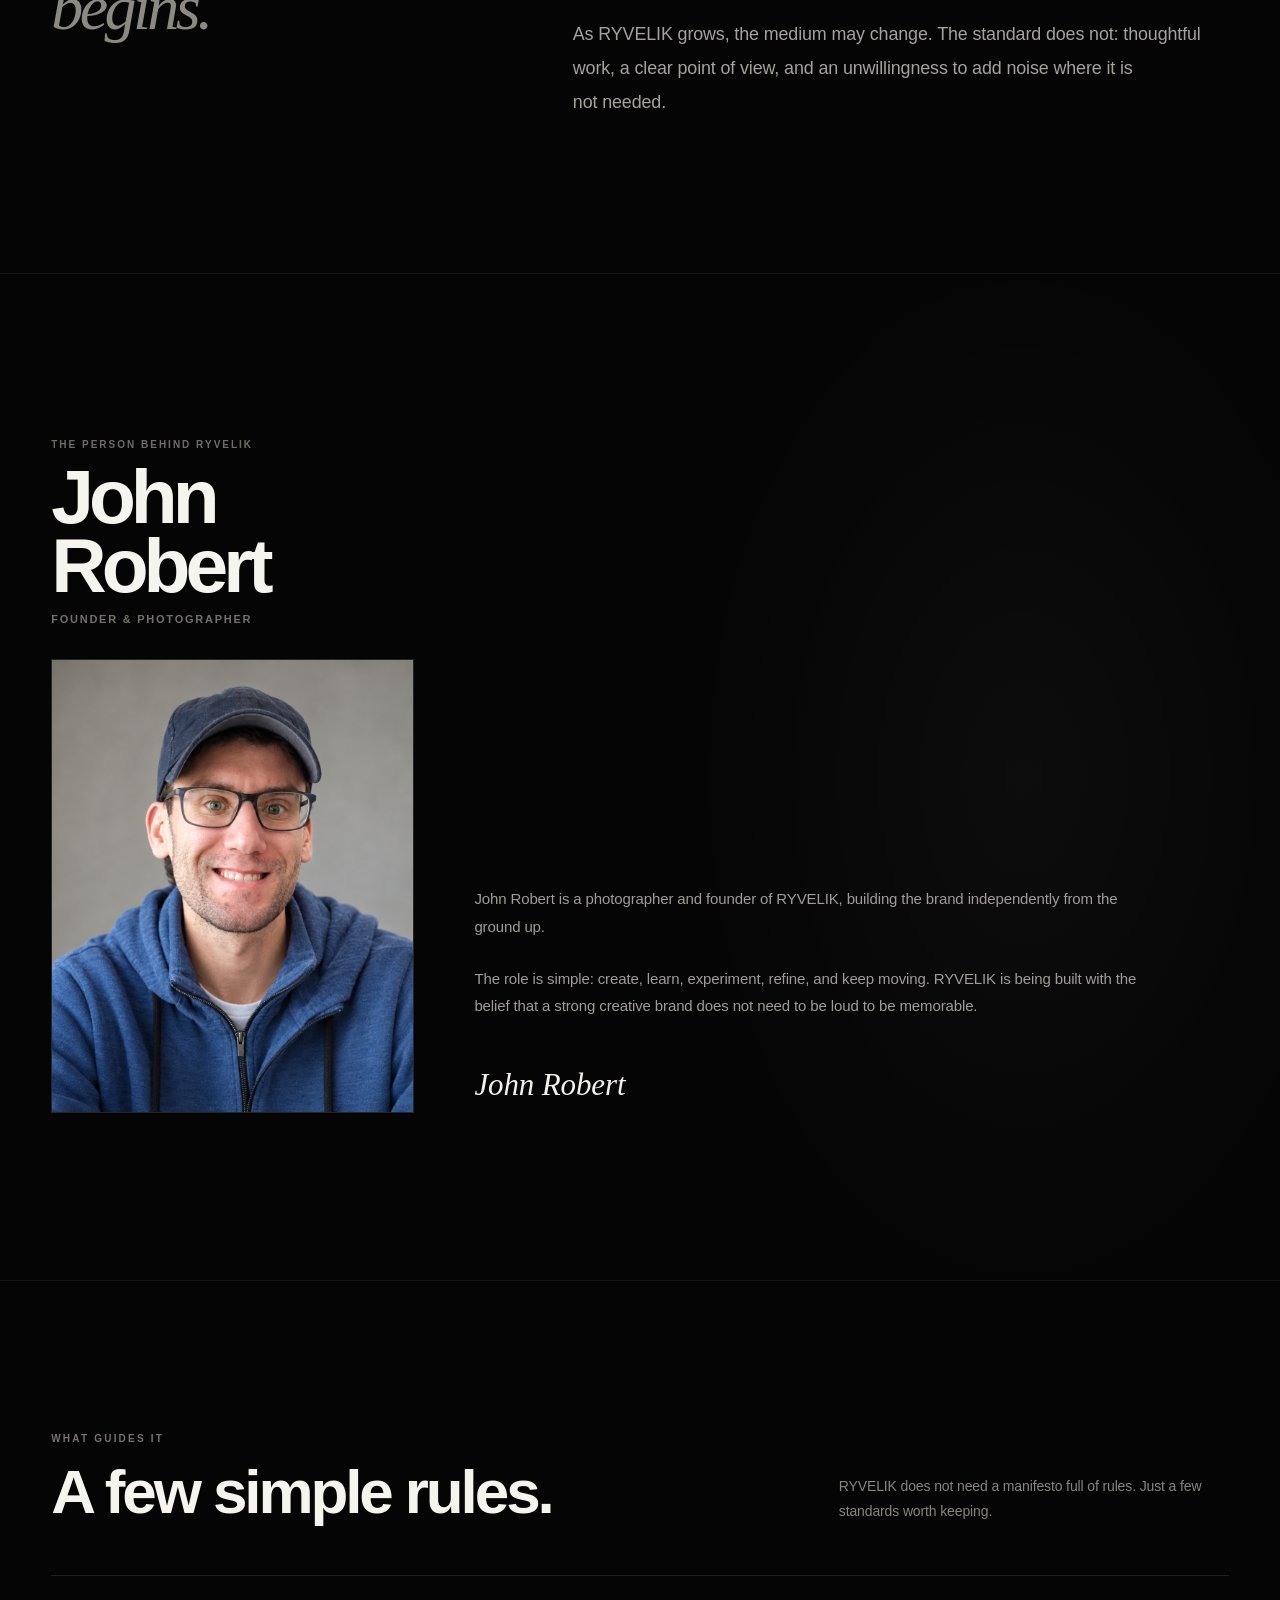
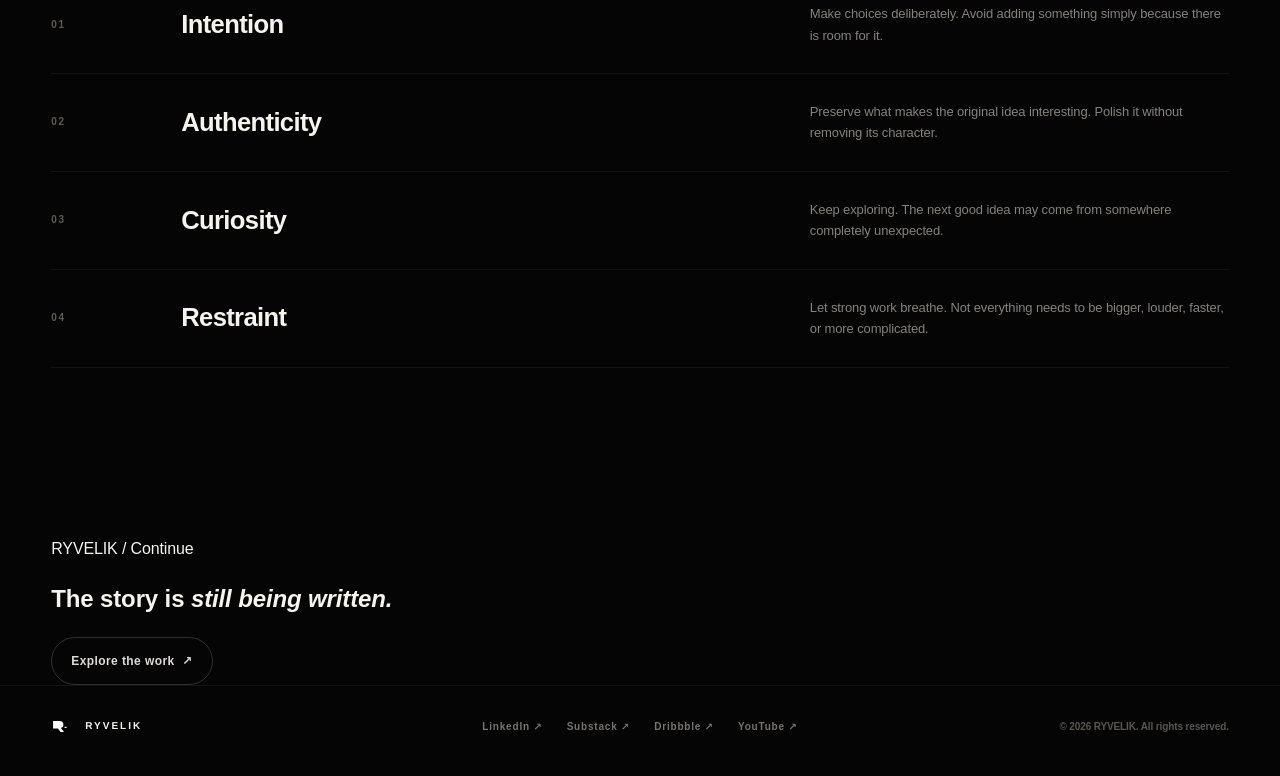
==== commit 490b624e: "Update index.html Signed-off-by: John Robert <ryvelik@outlook.com>" ====
--- a/about/index.html
+++ b/about/index.html
@@ -8,11 +8,11 @@
     content="width=device-width, initial-scale=1"
   />
 
-  <title>RYVELIK — About</title>
+  <title>John Robert | Photographer &amp; Founder of RYVELIK</title>
 
   <meta
     name="description"
-    content="About John Robert, founder and photographer behind RYVELIK, an independent photography brand built around intentional visual work."
+    content="John Robert is a photographer and founder of RYVELIK, an independent photography brand built around intentional visual work, thoughtful storytelling, and a distinct point of view."
   />
 
   <meta
@@ -44,12 +44,12 @@
 
   <meta
     property="og:title"
-    content="RYVELIK — About"
+    content="John Robert | Photographer &amp; Founder of RYVELIK"
   />
 
   <meta
     property="og:description"
-    content="About John Robert, founder and photographer behind RYVELIK, an independent photography brand built around intentional visual work."
+    content="John Robert is a photographer and founder of RYVELIK, an independent photography brand built around intentional visual work, thoughtful storytelling, and a distinct point of view."
   />
 
   <meta
@@ -69,7 +69,7 @@
 
   <meta
     property="og:image:alt"
-    content="RYVELIK — About John Robert"
+    content="John Robert — Photographer & Founder of RYVELIK"
   />
 
   <!-- Twitter / X -->
@@ -80,12 +80,12 @@
 
   <meta
     name="twitter:title"
-    content="RYVELIK — About"
+    content="John Robert | Photographer &amp; Founder of RYVELIK"
   />
 
   <meta
     name="twitter:description"
-    content="About John Robert, founder and photographer behind RYVELIK, an independent photography brand built around intentional visual work."
+    content="John Robert is a photographer and founder of RYVELIK, an independent photography brand built around intentional visual work, thoughtful storytelling, and a distinct point of view."
   />
 
   <meta
@@ -172,7 +172,7 @@
     })(window, document, "clarity", "script", "yjtcumb3m");
   </script>
 
-  <!-- RYVELIK structured data -->
+  <!-- John Robert + RYVELIK structured data -->
   <script type="application/ld+json">
   {
     "@context": "https://schema.org",
@@ -193,10 +193,12 @@
         "@id": "https://ryvelik.github.io/#john-robert",
         "name": "John Robert",
         "url": "https://ryvelik.github.io/about/",
-        "jobTitle": "Founder & Photographer",
+        "jobTitle": "Photographer & Founder of RYVELIK",
         "worksFor": {
           "@id": "https://ryvelik.github.io/#organization"
         },
+        "description": "John Robert is a photographer and founder of RYVELIK, an independent photography brand built around intentional visual work, thoughtful storytelling, and a distinct point of view.",
+        "image": "https://ryvelik.github.io/john-robert.jpg",
         "sameAs": [
           "https://www.linkedin.com/in/johnrobertofficial/",
           "https://ryvelik.substack.com",
@@ -208,12 +210,15 @@
         "@type": "AboutPage",
         "@id": "https://ryvelik.github.io/about/#page",
         "url": "https://ryvelik.github.io/about/",
-        "name": "RYVELIK — About",
-        "description": "About John Robert, founder and photographer behind RYVELIK.",
+        "name": "John Robert | Photographer & Founder of RYVELIK",
+        "description": "John Robert is a photographer and founder of RYVELIK.",
         "isPartOf": {
           "@id": "https://ryvelik.github.io/#website"
         },
         "about": {
+          "@id": "https://ryvelik.github.io/#john-robert"
+        },
+        "mainEntity": {
           "@id": "https://ryvelik.github.io/#john-robert"
         },
         "publisher": {
@@ -352,23 +357,23 @@
           <div>
 
             <p class="page-index">
-              RYVELIK / 02
+              JOHN ROBERT / 01
             </p>
 
             <h1
               id="page-title"
               class="page-title"
             >
-              The idea
-              <em>behind the work.</em>
+              John Robert
+              <em>photographer &amp; founder.</em>
             </h1>
 
           </div>
 
           <p class="page-intro">
-            RYVELIK is an independent photography brand founded by
-            John Robert. It begins with intentional visual work,
-            thoughtful storytelling, and a distinct point of view.
+            John Robert is a photographer and founder of RYVELIK.
+            His work explores atmosphere, perspective, and meaning through
+            intentional visual work, thoughtful storytelling, and a distinct point of view.
           </p>
 
         </div>
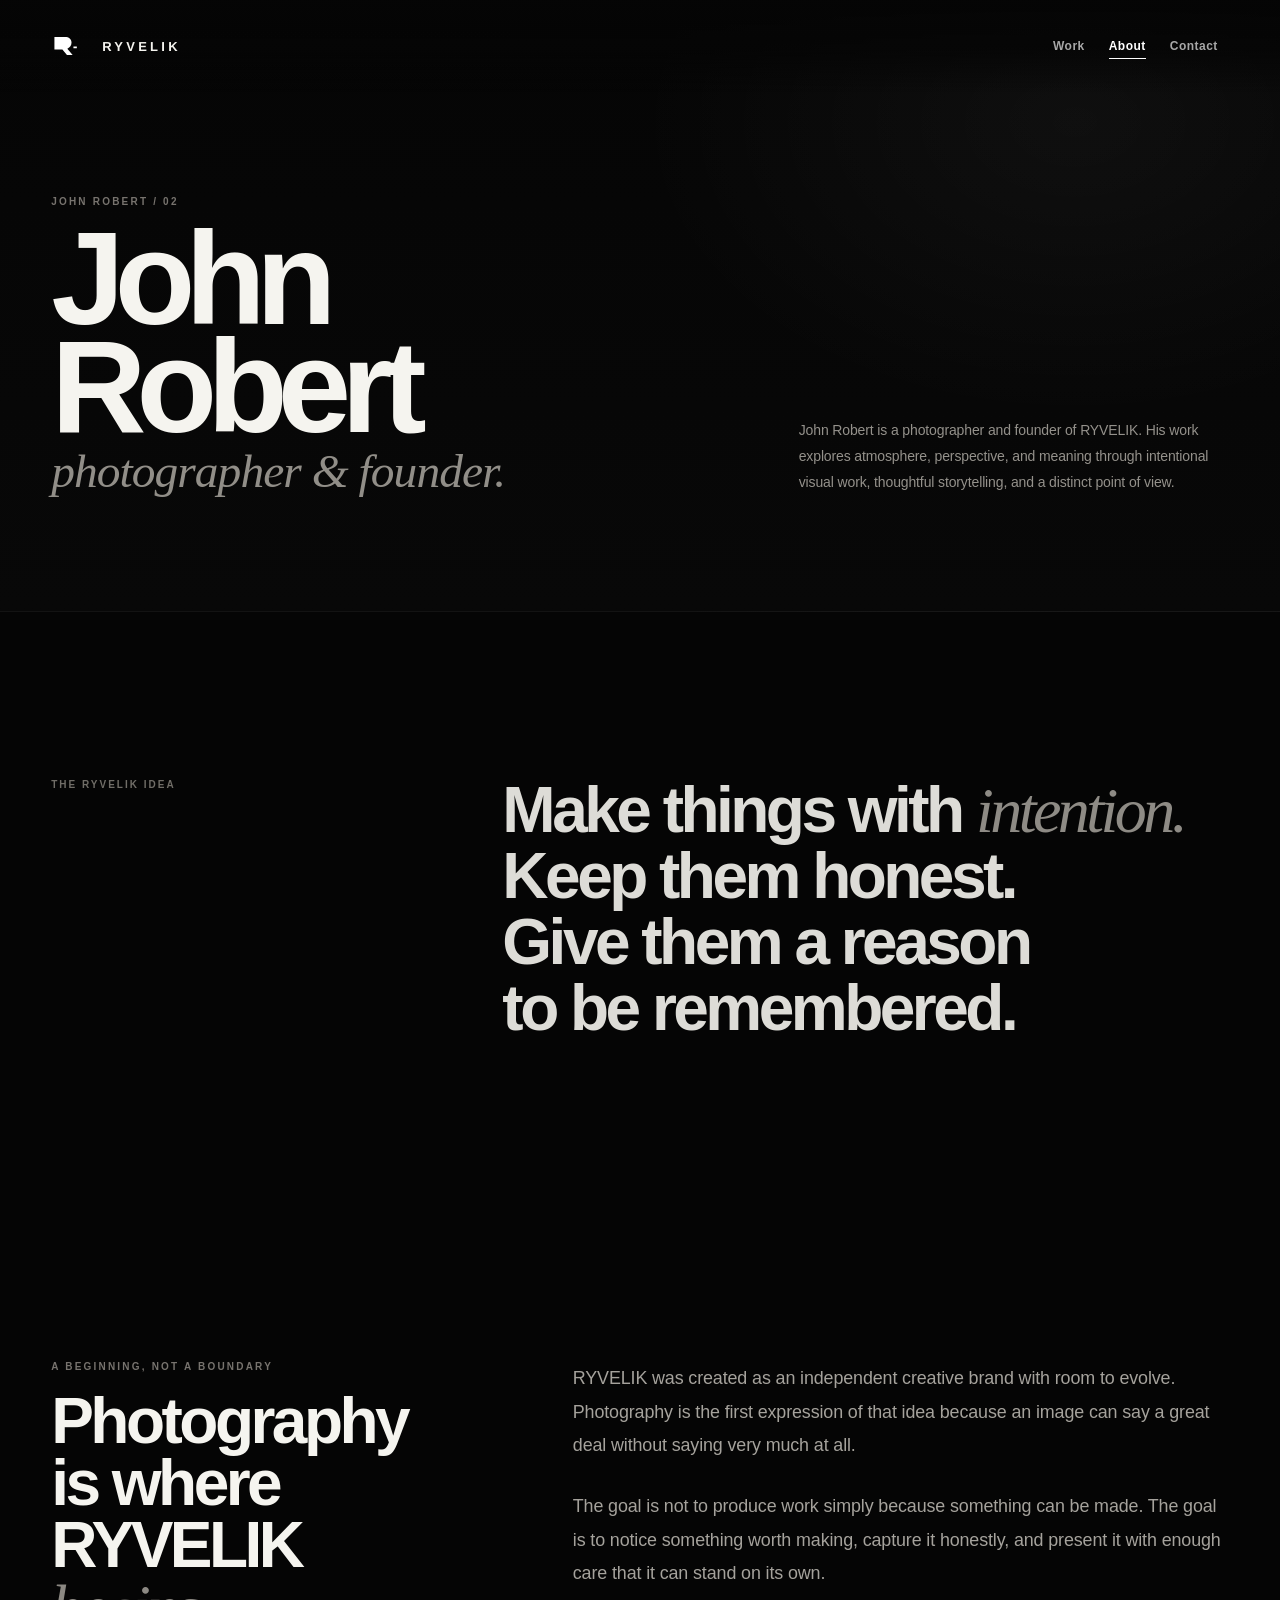
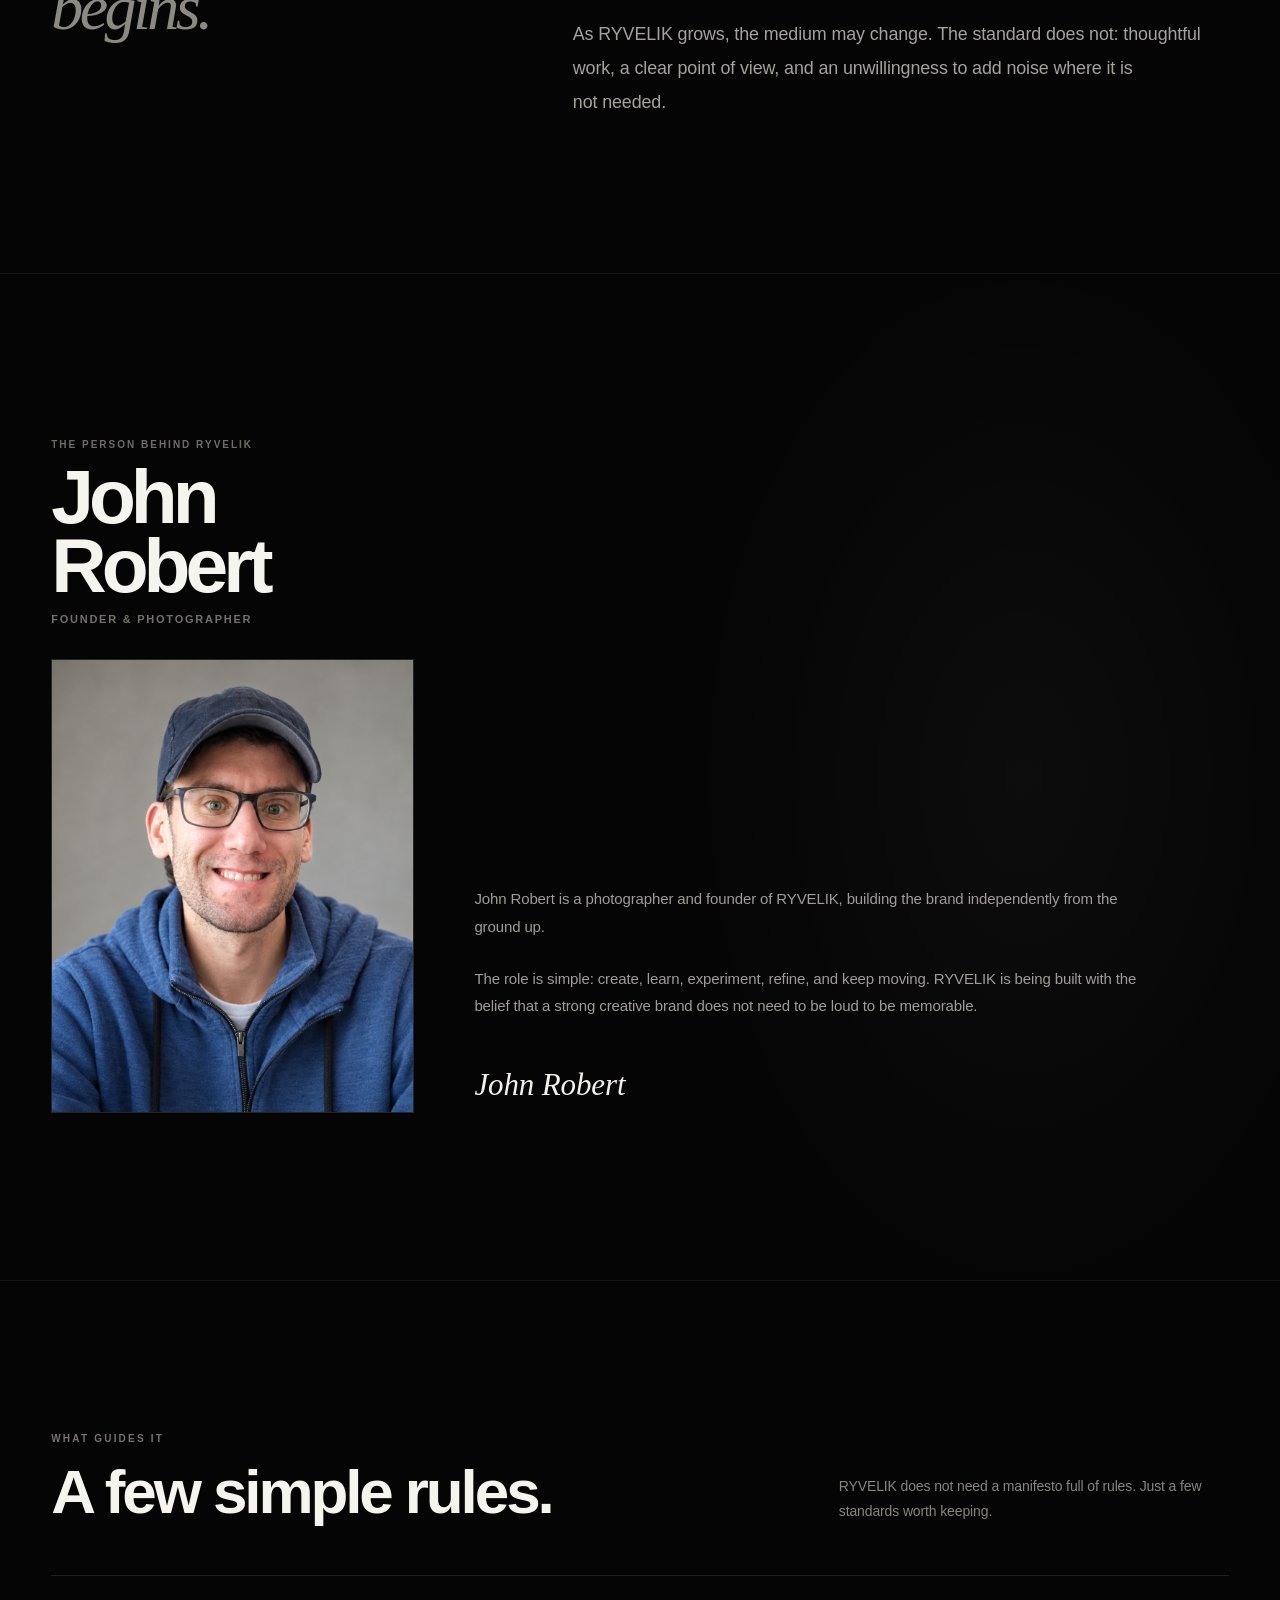
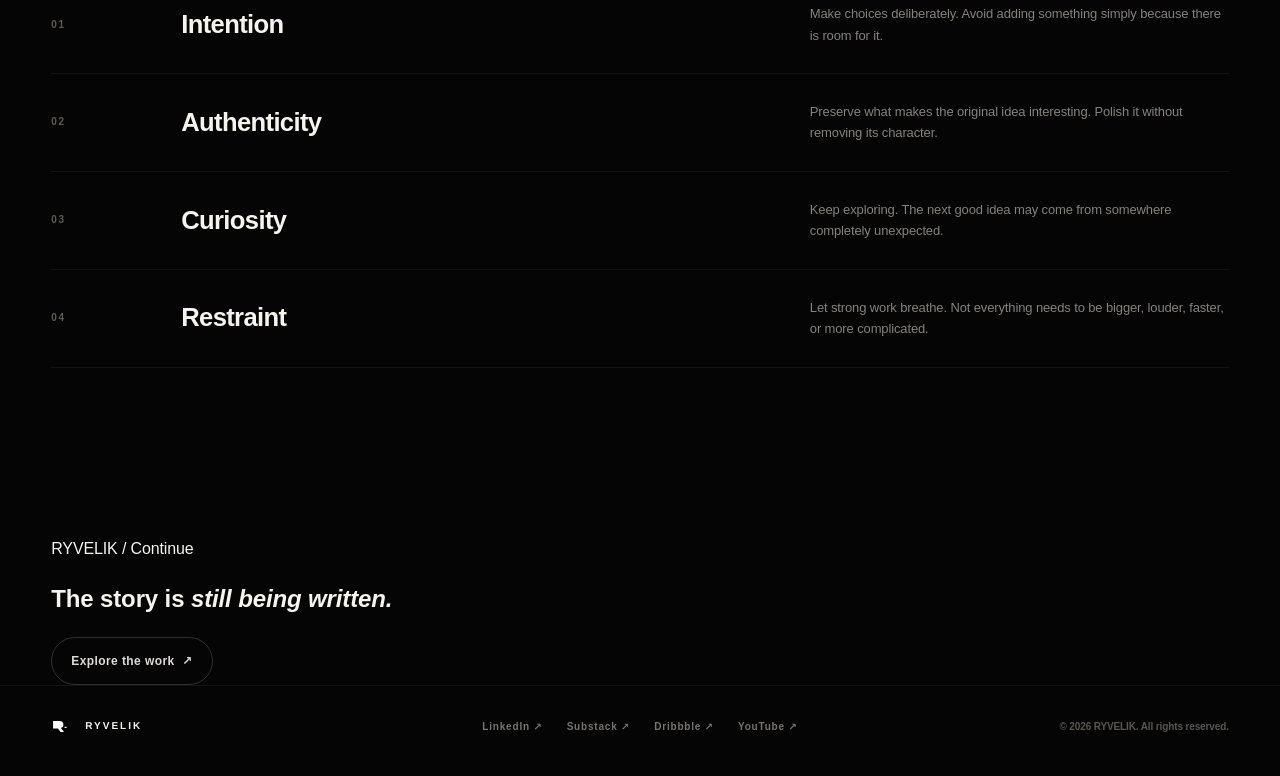
==== commit 797074b9: "Update index.html Signed-off-by: John Robert <ryvelik@outlook.com>" ====
--- a/about/index.html
+++ b/about/index.html
@@ -8,7 +8,7 @@
     content="width=device-width, initial-scale=1"
   />
 
-  <title>John Robert | Photographer &amp; Founder of RYVELIK</title>
+  <title>John Robert / About</title>
 
   <meta
     name="description"
@@ -44,7 +44,7 @@
 
   <meta
     property="og:title"
-    content="John Robert | Photographer &amp; Founder of RYVELIK"
+    content="John Robert / About"
   />
 
   <meta
@@ -59,7 +59,7 @@
 
   <meta
     property="og:site_name"
-    content="RYVELIK"
+    content="John Robert"
   />
 
   <meta
@@ -80,7 +80,7 @@
 
   <meta
     name="twitter:title"
-    content="John Robert | Photographer &amp; Founder of RYVELIK"
+    content="John Robert / About"
   />
 
   <meta
@@ -178,21 +178,10 @@
     "@context": "https://schema.org",
     "@graph": [
       {
-        "@type": "Organization",
-        "@id": "https://ryvelik.github.io/#organization",
-        "name": "RYVELIK",
-        "url": "https://ryvelik.github.io/",
-        "description": "RYVELIK is an independent photography brand founded by John Robert, built around intentional visual work, thoughtful storytelling, and a distinct point of view.",
-        "founder": {
-          "@id": "https://ryvelik.github.io/#john-robert"
-        },
-        "email": "mailto:ryvelik@outlook.com"
-      },
-      {
         "@type": "Person",
         "@id": "https://ryvelik.github.io/#john-robert",
         "name": "John Robert",
-        "url": "https://ryvelik.github.io/about/",
+        "url": "https://ryvelik.github.io/",
         "jobTitle": "Photographer & Founder of RYVELIK",
         "worksFor": {
           "@id": "https://ryvelik.github.io/#organization"
@@ -207,11 +196,22 @@
         ]
       },
       {
+        "@type": "Organization",
+        "@id": "https://ryvelik.github.io/#organization",
+        "name": "RYVELIK",
+        "url": "https://ryvelik.github.io/",
+        "description": "RYVELIK is an independent photography brand founded by John Robert, built around intentional visual work, thoughtful storytelling, and a distinct point of view.",
+        "founder": {
+          "@id": "https://ryvelik.github.io/#john-robert"
+        },
+        "email": "mailto:ryvelik@outlook.com"
+      },
+      {
         "@type": "AboutPage",
         "@id": "https://ryvelik.github.io/about/#page",
         "url": "https://ryvelik.github.io/about/",
-        "name": "John Robert | Photographer & Founder of RYVELIK",
-        "description": "John Robert is a photographer and founder of RYVELIK.",
+        "name": "John Robert / About",
+        "description": "About John Robert, photographer and founder of RYVELIK.",
         "isPartOf": {
           "@id": "https://ryvelik.github.io/#website"
         },
@@ -233,9 +233,9 @@
       {
         "@type": "WebSite",
         "@id": "https://ryvelik.github.io/#website",
-        "name": "RYVELIK",
+        "name": "John Robert",
         "url": "https://ryvelik.github.io/",
-        "description": "RYVELIK — Captured with Intention.",
+        "description": "John Robert — Photographer and founder of RYVELIK.",
         "publisher": {
           "@id": "https://ryvelik.github.io/#organization"
         },
@@ -271,7 +271,7 @@
         <a
           class="brand"
           href="/"
-          aria-label="RYVELIK home"
+          aria-label="John Robert home"
         >
 
           <svg
@@ -357,7 +357,7 @@
           <div>
 
             <p class="page-index">
-              JOHN ROBERT / 01
+              JOHN ROBERT / 02
             </p>
 
             <h1
